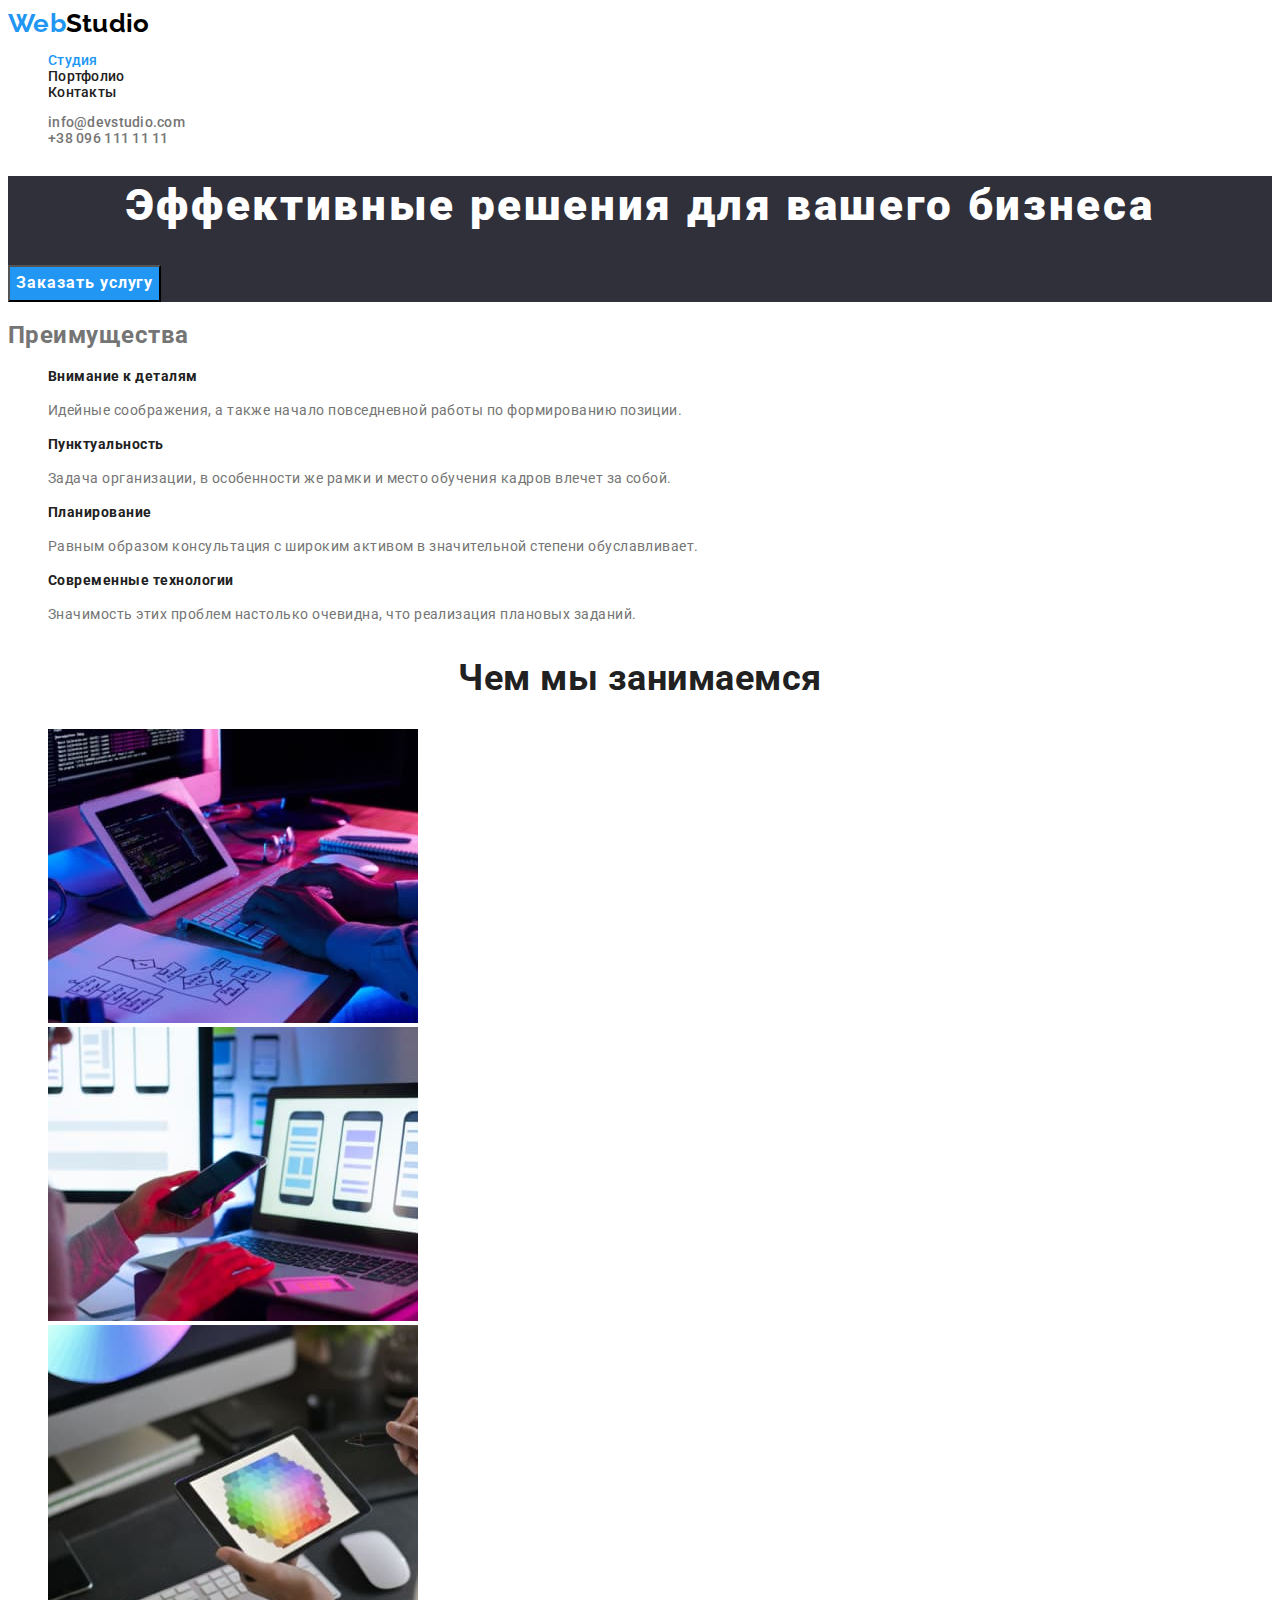
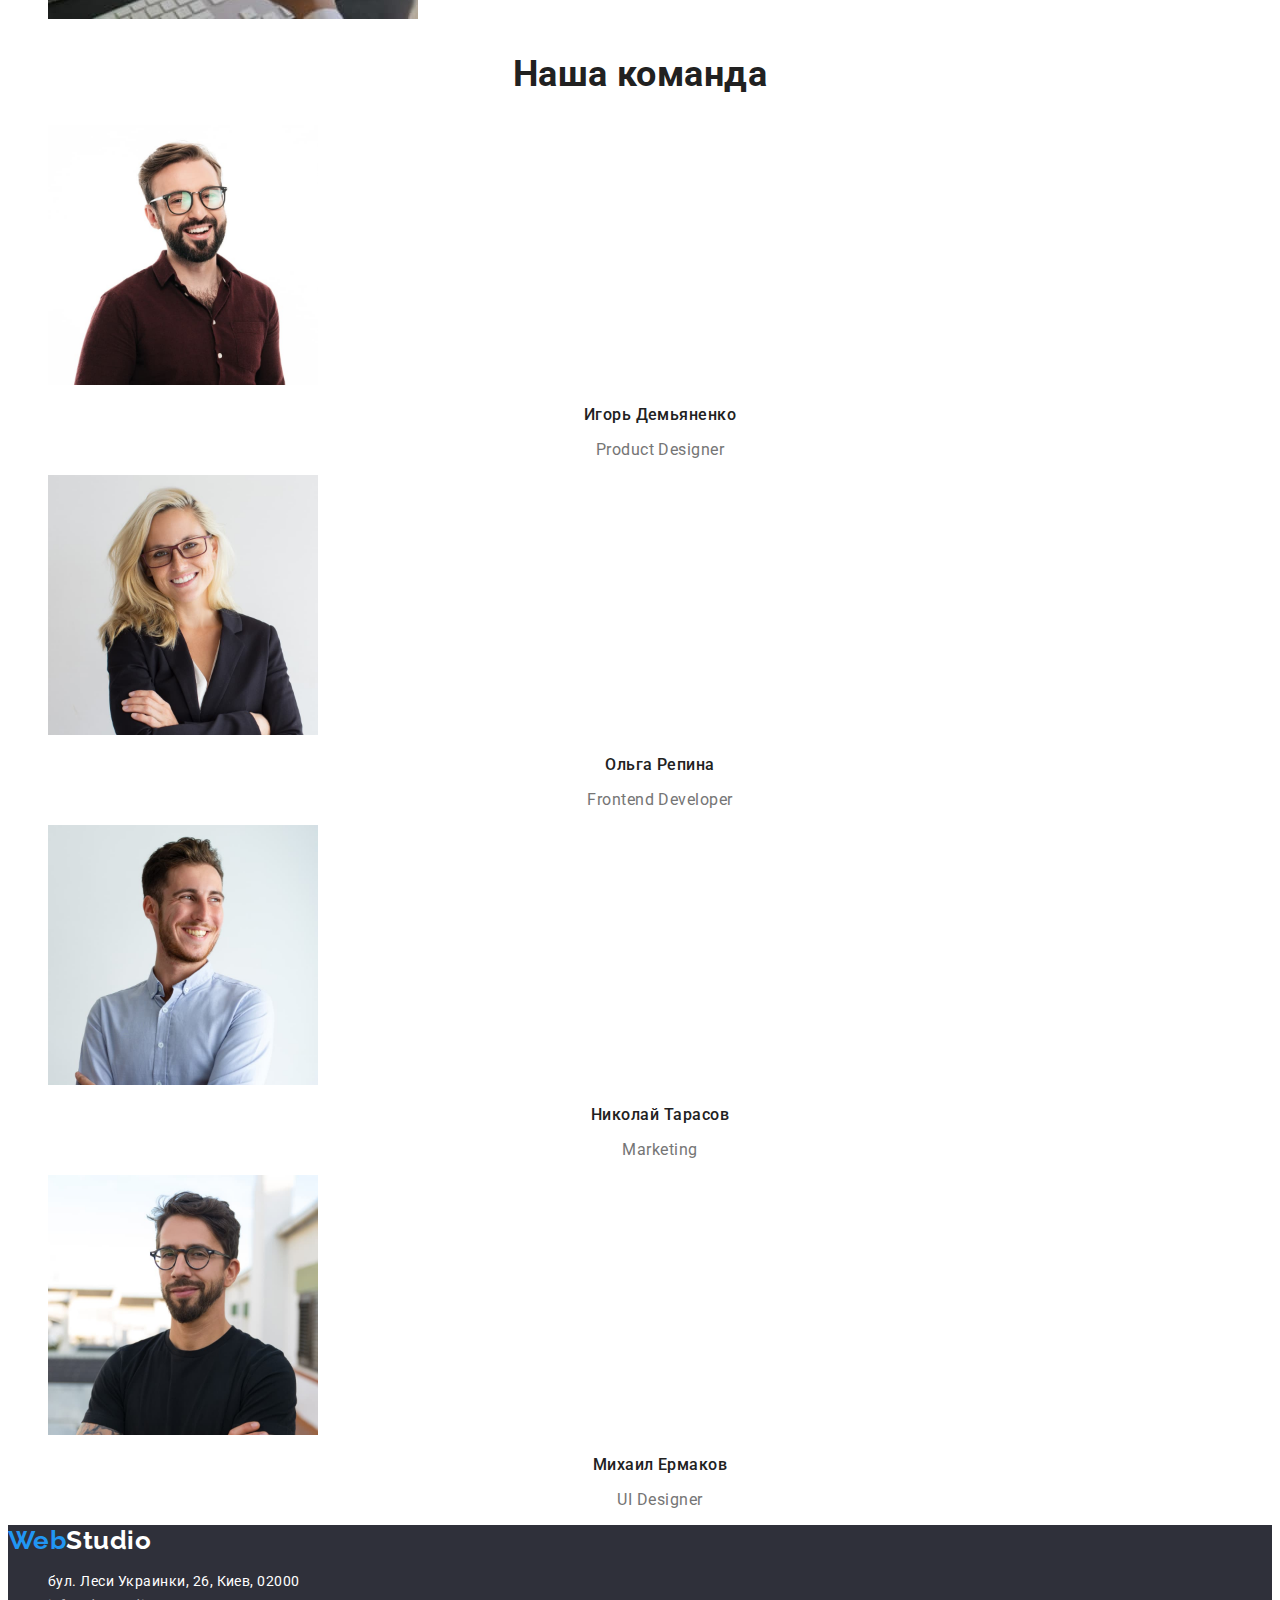
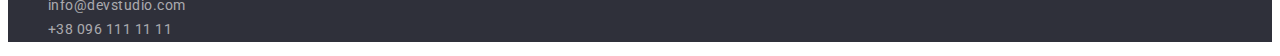
==== index.html @ 1d760dae "add box-sizing" ====
<!DOCTYPE html>
<html lang="ru">
<head>
    <meta charset="UTF-8">
    <meta http-equiv="X-UA-Compatible" content="IE=edge">
    <meta name="viewport" content="width=device-width, initial-scale=1.0">
    <title>Document</title>
    <link rel="preconnect" href="https://fonts.googleapis.com">
    <link rel="preconnect" href="https://fonts.gstatic.com" crossorigin>
    <link href="https://fonts.googleapis.com/css2?family=Raleway:wght@700&family=Roboto:wght@400;500;700;900&display=swap"
        rel="stylesheet">
    <link rel="stylesheet" href="./css/styles.css">
</head>
<body>
    <!--Шапка-->
    <header class="page-header">
            <a href="./index.html" lang="en" class="logo-header link"> <span class="logo-web">Web</span>Studio </a> 
        <nav class="page-nav">
            <ul class="site-nav">
                <li><a href="./index.html" class="link current">Студия</a></li>
                <li><a href="./portfolio.html" class="link">Портфолио</a></li>
                <li><a href="" class="link">Контакты</a></li>
            </ul>
        </nav>
        <ul class="contacts-nav">
            <li>
                <a href="mailto:info@devstudio.com" class="link">info@devstudio.com</a>
            </li>
            <li>
                <a href="tel:+380961111111" class="link">+38 096 111 11 11</a>
            </li>
        </ul>
    </header>
    <main>
        <!--герой--> 
        <section class="hero">
            <h1 class="hero-title">Эффективные решения для вашего бизнеса</h1>
            <button type="button" class="button main">Заказать услугу</button>
        </section>
        <!--Преимущества-->
        <section class="section">
            <h2 class="features-title">Преимущества</h2>
            <ul class="features-list">
                <li>
                    <h3 class="title">Внимание к деталям</h3>
                    <p class="text">Идейные соображения, а также начало повседневной работы по формированию позиции.</p>
                </li>
                <li>
                    <h3 class="title">Пунктуальность</h3>
                    <p class="text">Задача организации, в особенности же рамки и место обучения кадров влечет за собой.</p>
                </li>
                <li>
                    <h3 class="title">Планирование</h3>
                    <p class="text">Равным образом консультация с широким активом в значительной степени обуславливает.</p>
                </li>
                <li>
                    <h3 class="title">Современные технологии</h3>
                    <p class="text">Значимость этих проблем настолько очевидна, что реализация плановых заданий.</p>
                </li>
            </ul>
        </section>
        <!--Чем мы занимаемся-->
        <section class="section">
            <h2 class="section-title">Чем мы занимаемся</h2>
            <ul class="job-list">
                <li>
                    <img src="./images/box1.jpg " alt="человек набирает код на комютере" width="370"> 
                </li>
                <li>
                    <img src="./images/box2.jpg" alt="подбор макета для мобильного" width="370">
                </li>
                <li>
                    <img src="./images/box3.jpg" alt="градиенты цвета на планшете" width="370">
                </li>
            </ul>
        </section>
        <!--Наша команда-->
        <section class="section">
            <h2 class="section-title">Наша команда</h2>
            <ul class="team-list">
                <li>
                    <img src="./images/img1.jpg" alt="фото Игорь Демьяненко" width="270">
                    <h3 class="title">Игорь Демьяненко</h3>
                    <p lang="en" class="text">Product Designer</p>
                </li>
                <li>
                    <img src="./images/img2.jpg" alt="фото Ольга Репина" width="270">
                    <h3 class="title">Ольга Репина</h3>
                    <p lang="en" class="text">Frontend Developer</p>
                </li>
                <li>
                    <img src="./images/img3.jpg" alt="фото Николай Тарасов" width="270">
                    <h3 class="title">Николай Тарасов</h3>
                    <p lang="en" class="text"> Marketing</p>
                </li>
                <li>
                    <img src="./images/img4.jpg" alt="фото Михаил Ермаков" width="270">
                    <h3 class="title">Михаил Ермаков</h3>
                    <p lang="en" class="text">UI Designer</p>
                </li>
            </ul>
        </section>
    </main>
    <!--Футер-->
    <footer class="page-footer">
        <address class="address-footer">
            <a href="./index.html" lang="en" class="logo-footer link"> <span class="logo-web">Web</span>Studio </a>
            <ul class="footer-list">
                <li><a href="https://www.google.com/maps/place/%D0%B1%D1%83%D0%BB.+%D0%9B%D0%B5%D1%81%D0%B8+%D0%A3%D0%BA%D1%80%D0%B0%D0%B8%D0%BD%D0%BA%D0%B8,+26,+%D0%9A%D0%B8%D0%B5%D0%B2,+02000/@50.4265807,30.5361971,17z/data=!3m1!4b1!4m5!3m4!1s0x40d4cf0e033ecbe9:0x57a4dffefec77da0!8m2!3d50.4265807!4d30.5383858" class="addres-footer link">бул. Леси Украинки, 26, Киев, 02000</a>
                </li>
                <li><a href="mailto:info@devstudio.com" class="contacts-footer link">info@devstudio.com</a>
                </li>
                <li><a href="tel:+380961111111" class="contacts-footer link">+38 096 111 11 11</a>
                </li>
            </ul>
        </address>
    </footer>
</body>
</html>
---- css/styles.css ----
:root {
  --main-text-color: #757575;
  --accent-color: #2196f3;
  --title-text-color: #212121;
  --footer-hero-background-color: #2f303a;
  --primery-background-color: #ffffff;
  --secondary-background-color: #f5f4fa;
}

html {
  box-sizing: border-box;
}
*,
*::before,
*::after {
  box-sizing: inherit;
}
body {
  font-family: "Roboto", sans-serif;
  color: var(--main-text-color);
  background-color: var(--primery-background-color);
  letter-spacing: 0.03em;
}
ul {
  list-style: none;
}
.link {
  text-decoration: none;
  font-style: normal;
  color: var(--main-text-color);
}
button {
  font-family: inherit;
}

/* Логотип */
.logo-header {
  color: #000000;
  font-family: "Raleway", sans-serif;
  font-size: 26px;
  font-weight: 700;
  line-height: 1.19;
}
.logo-web {
  color: var(--accent-color);
}
/* шапка навигация */
.page-header {
  font-size: 14px;
  font-weight: 500;
  letter-spacing: 0.02em;
  line-height: 1.14;
}
.site-nav .link {
  color: var(--title-text-color);
}
.site-nav .link.current {
  color: var(--accent-color);
}
.site-nav .link:hover,
.site-nav .link:focus,
.contacts-nav .link:hover,
.contacts-nav .lonk:focus {
  color: var(--accent-color);
}
/* main */
/* герой */
.hero {
  background: var(--footer-hero-background-color);
}
.hero-title {
  color: var(--primery-background-color);
  font-size: 44px;
  font-weight: 900;
  letter-spacing: 0.06em;
  line-height: 1.36;
  text-align: center;
}
/* секции */
.section-title {
  font-size: 36px;
  font-weight: 700;
  line-height: 1.17;
  color: var(--title-text-color);
  text-align: center;
}
.features-list .title {
  color: var(--title-text-color);
  font-size: 14px;
  font-weight: 700;
  line-height: 1.14;
}
.features-list .text {
  font-size: 14px;
  font-weight: 400;
  line-height: 1.71;
}
.team-list .title {
  color: var(--title-text-color);
  font-size: 16px;
  font-weight: 500;
  line-height: 1.19;
  text-align: center;
}
.team-list .text {
  font-size: 16px;
  font-weight: 400;
  line-height: 1.19;
  text-align: center;
}
/* футер */
.page-footer {
  background-color: var(--footer-hero-background-color);
}
.logo-footer {
  color: var(--primery-background-color);
  font-family: "Raleway", sans-serif;
  font-size: 26px;
  font-weight: 700;
  line-height: 1.19;
}
.footer-list {
  font-size: 14px;
  font-weight: 400;
  line-height: 1.71;
}
.addres-footer {
  color: var(--primery-background-color);
}
.contacts-footer {
  color: rgba(255, 255, 255, 0.6);
}
/* кнопки */
.button {
  color: var(--title-text-color);
  background-color: var(--secondary-background-color);
  font-size: 16px;
  font-weight: 500;
  line-height: 1.63;
  text-align: center;
}

.button:hover {
  color: var(--primery-background-color);
  background-color: var(--accent-color);
  cursor: pointer;
}
.button.main {
  color: var(--primery-background-color);
  background-color: var(--accent-color);
  font-weight: 700;
  letter-spacing: 0.06em;
  line-height: 1.88;
}
.button.main:hover {
  background-color: #188ce8;
}

/* портфолио */

.examples-list .title {
  color: var(--title-text-color);
  font-size: 18px;
  font-weight: 700;
  letter-spacing: 0.06em;
  line-height: 2;
}
.examples-list text {
  font-size: 16px;
  font-weight: 400;
  line-height: 1.88;
}

/*цвет основного тексат #212121
цвет мелкого текста #757575
цвет ссылки rgba(255, 255, 255, 0.6)
цвет наведения #2196F3 */
/* цвет фона #FFFFFF 
цвет вспомогательного фона #F5F4FA
Цвет решения для вашего бизнеса  и футера #2F303A
цвет шапки #FFFFFF*/
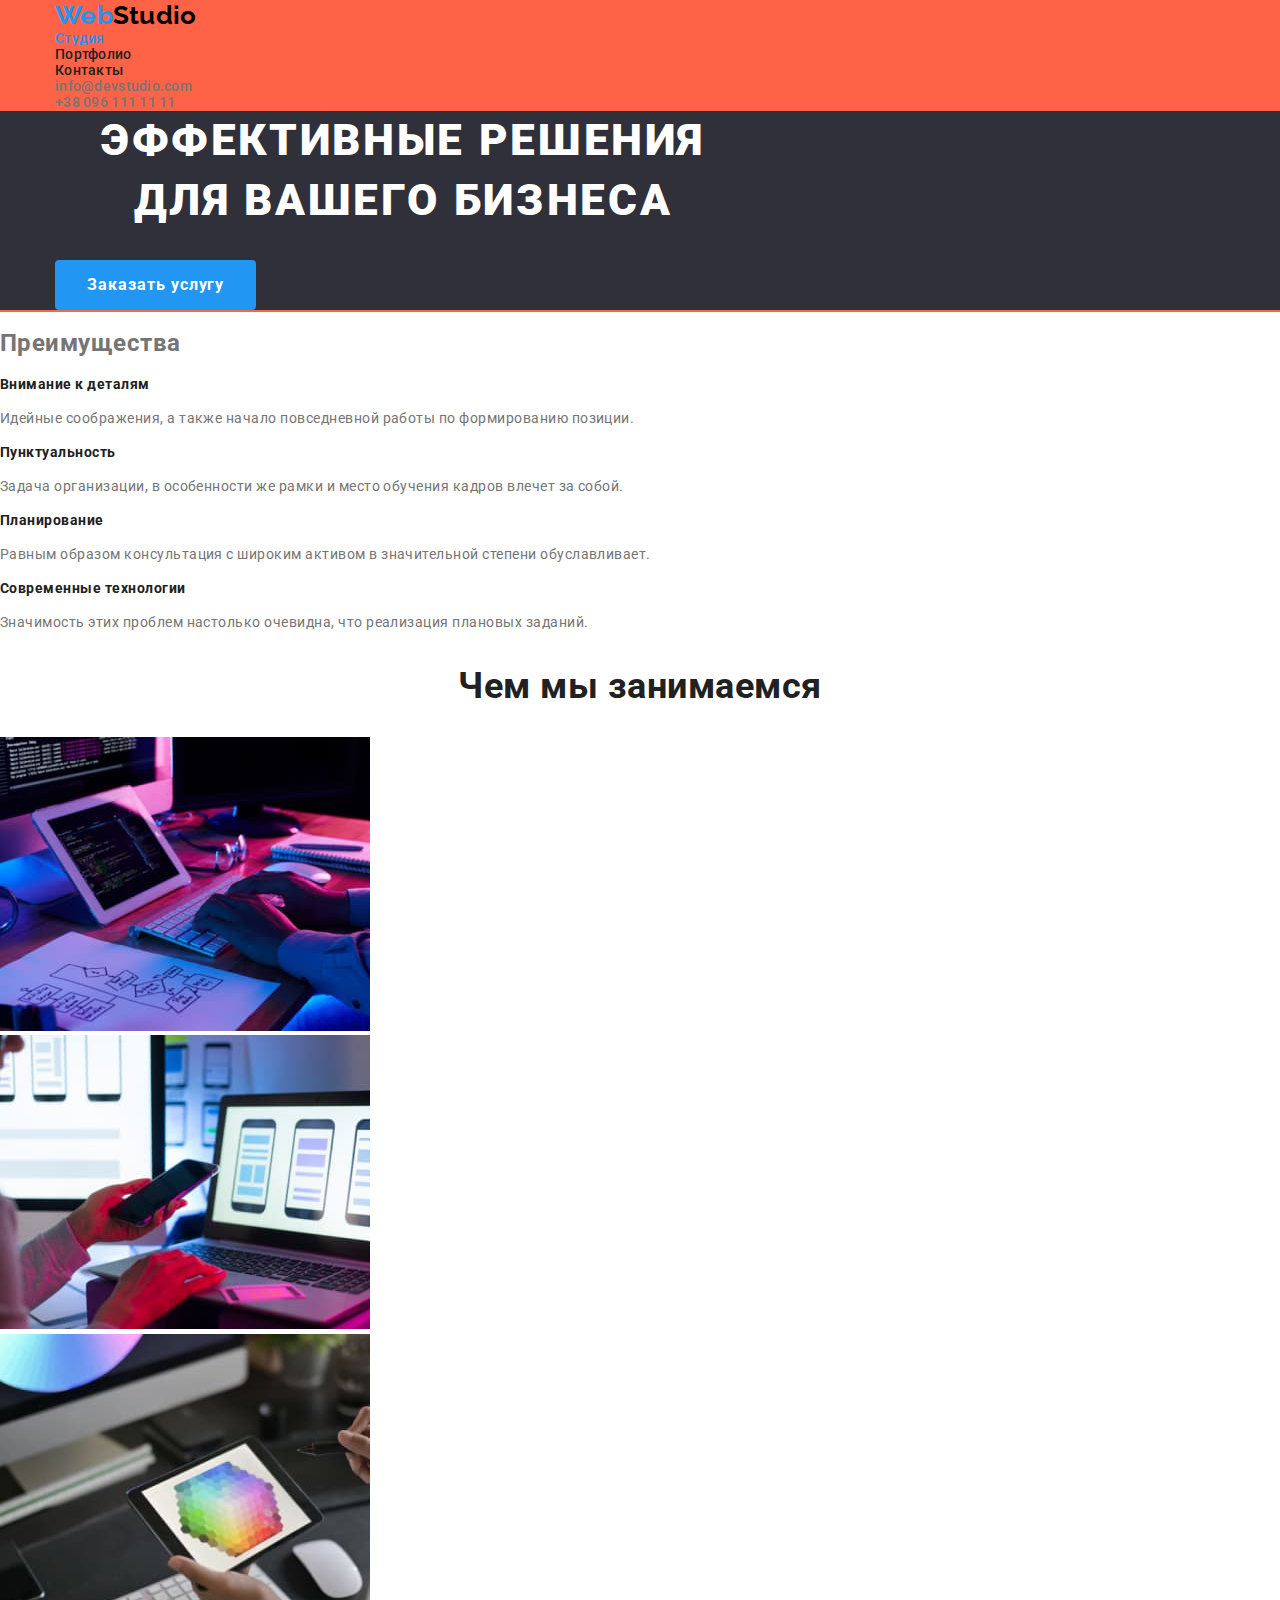
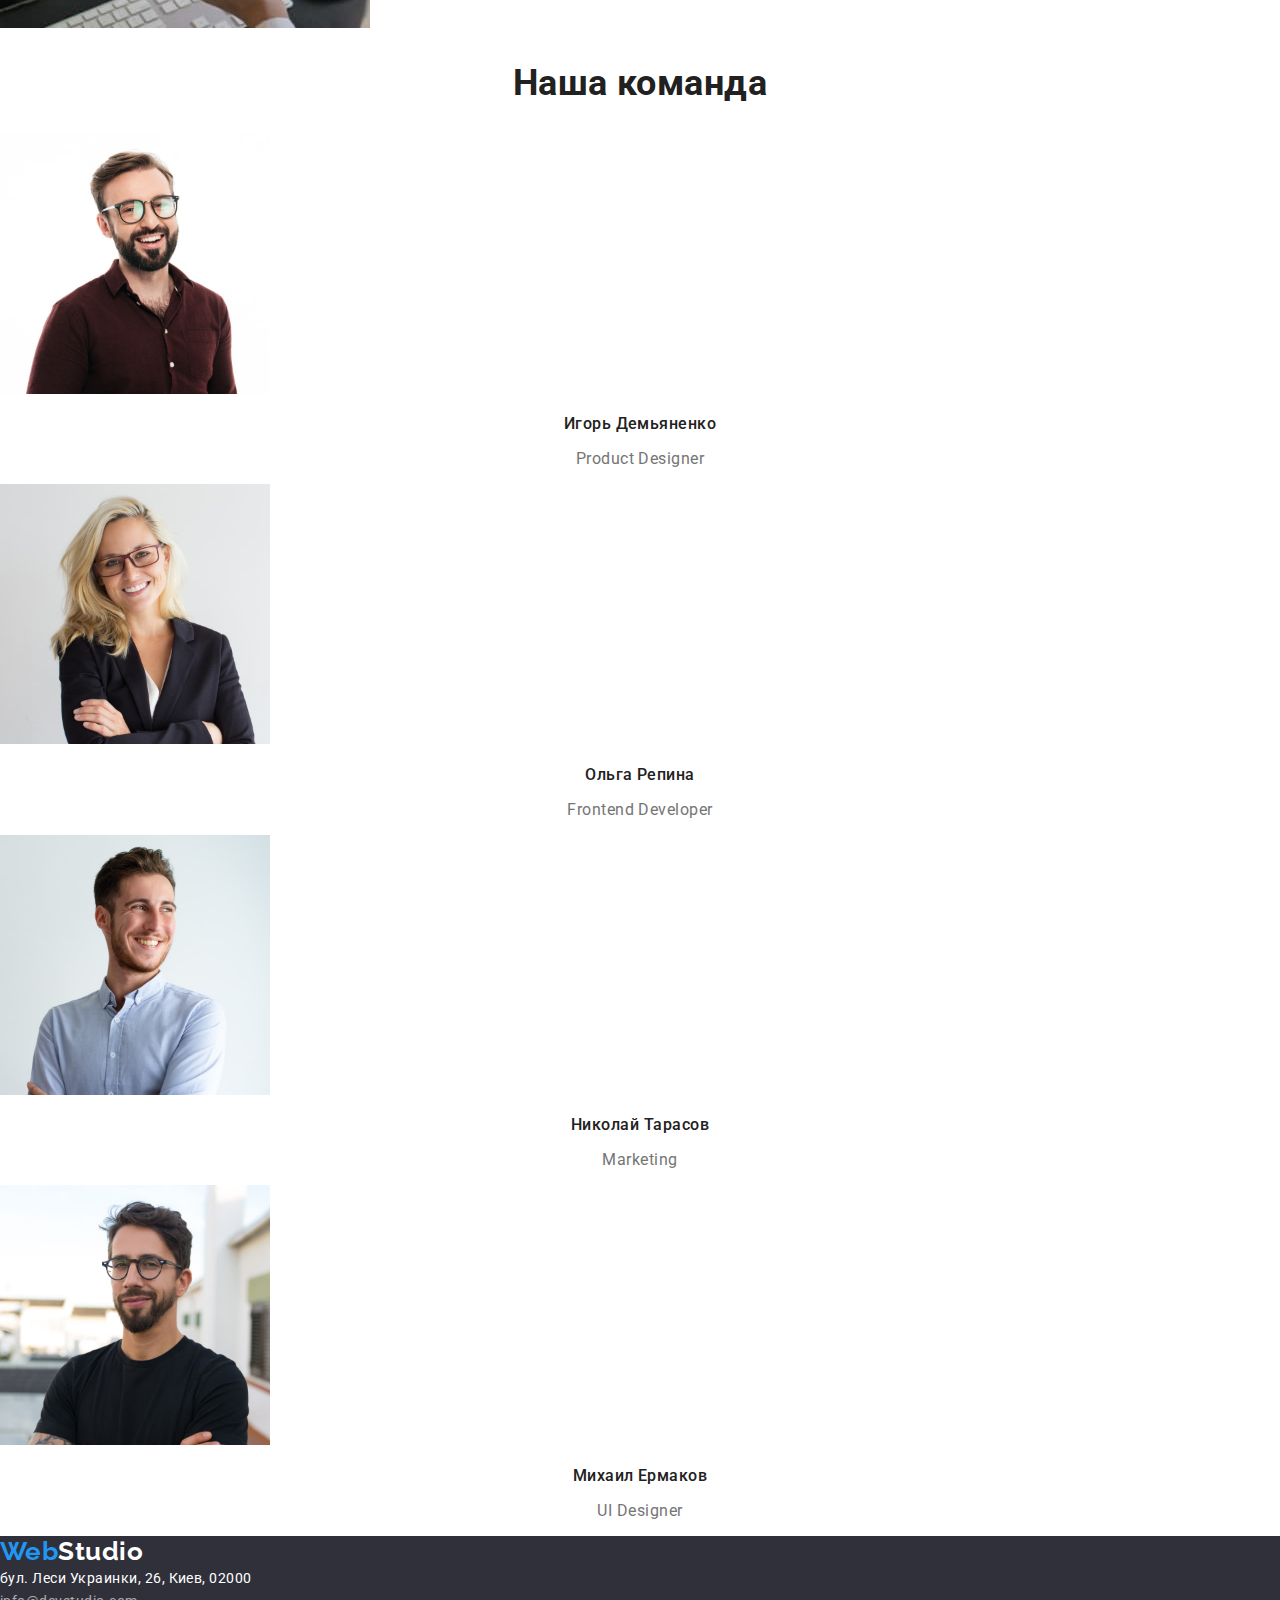
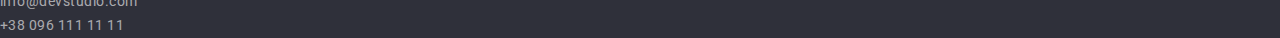
==== commit 997ce175: "container+normalaize" ====
--- a/index.html
+++ b/index.html
@@ -9,111 +9,118 @@
     <link rel="preconnect" href="https://fonts.gstatic.com" crossorigin>
     <link href="https://fonts.googleapis.com/css2?family=Raleway:wght@700&family=Roboto:wght@400;500;700;900&display=swap"
         rel="stylesheet">
+    <link rel="stylesheet" href="https://cdnjs.cloudflare.com/ajax/libs/modern-normalize/1.1.0/modern-normalize.min.css">
     <link rel="stylesheet" href="./css/styles.css">
 </head>
 <body>
-    <!--Шапка-->
-    <header class="page-header">
-            <a href="./index.html" lang="en" class="logo-header link"> <span class="logo-web">Web</span>Studio </a> 
-        <nav class="page-nav">
-            <ul class="site-nav">
-                <li><a href="./index.html" class="link current">Студия</a></li>
-                <li><a href="./portfolio.html" class="link">Портфолио</a></li>
-                <li><a href="" class="link">Контакты</a></li>
-            </ul>
-        </nav>
-        <ul class="contacts-nav">
-            <li>
-                <a href="mailto:info@devstudio.com" class="link">info@devstudio.com</a>
-            </li>
-            <li>
-                <a href="tel:+380961111111" class="link">+38 096 111 11 11</a>
-            </li>
-        </ul>
-    </header>
-    <main>
-        <!--герой--> 
-        <section class="hero">
-            <h1 class="hero-title">Эффективные решения для вашего бизнеса</h1>
-            <button type="button" class="button main">Заказать услугу</button>
-        </section>
-        <!--Преимущества-->
-        <section class="section">
-            <h2 class="features-title">Преимущества</h2>
-            <ul class="features-list">
-                <li>
-                    <h3 class="title">Внимание к деталям</h3>
-                    <p class="text">Идейные соображения, а также начало повседневной работы по формированию позиции.</p>
-                </li>
-                <li>
-                    <h3 class="title">Пунктуальность</h3>
-                    <p class="text">Задача организации, в особенности же рамки и место обучения кадров влечет за собой.</p>
-                </li>
-                <li>
-                    <h3 class="title">Планирование</h3>
-                    <p class="text">Равным образом консультация с широким активом в значительной степени обуславливает.</p>
-                </li>
-                <li>
-                    <h3 class="title">Современные технологии</h3>
-                    <p class="text">Значимость этих проблем настолько очевидна, что реализация плановых заданий.</p>
-                </li>
-            </ul>
-        </section>
-        <!--Чем мы занимаемся-->
-        <section class="section">
-            <h2 class="section-title">Чем мы занимаемся</h2>
-            <ul class="job-list">
-                <li>
-                    <img src="./images/box1.jpg " alt="человек набирает код на комютере" width="370"> 
-                </li>
-                <li>
-                    <img src="./images/box2.jpg" alt="подбор макета для мобильного" width="370">
-                </li>
-                <li>
-                    <img src="./images/box3.jpg" alt="градиенты цвета на планшете" width="370">
-                </li>
-            </ul>
-        </section>
-        <!--Наша команда-->
-        <section class="section">
-            <h2 class="section-title">Наша команда</h2>
-            <ul class="team-list">
-                <li>
-                    <img src="./images/img1.jpg" alt="фото Игорь Демьяненко" width="270">
-                    <h3 class="title">Игорь Демьяненко</h3>
-                    <p lang="en" class="text">Product Designer</p>
-                </li>
-                <li>
-                    <img src="./images/img2.jpg" alt="фото Ольга Репина" width="270">
-                    <h3 class="title">Ольга Репина</h3>
-                    <p lang="en" class="text">Frontend Developer</p>
-                </li>
-                <li>
-                    <img src="./images/img3.jpg" alt="фото Николай Тарасов" width="270">
-                    <h3 class="title">Николай Тарасов</h3>
-                    <p lang="en" class="text"> Marketing</p>
-                </li>
-                <li>
-                    <img src="./images/img4.jpg" alt="фото Михаил Ермаков" width="270">
-                    <h3 class="title">Михаил Ермаков</h3>
-                    <p lang="en" class="text">UI Designer</p>
-                </li>
-            </ul>
-        </section>
-    </main>
-    <!--Футер-->
-    <footer class="page-footer">
-        <address class="address-footer">
-            <a href="./index.html" lang="en" class="logo-footer link"> <span class="logo-web">Web</span>Studio </a>
-            <ul class="footer-list">
-                <li><a href="https://www.google.com/maps/place/%D0%B1%D1%83%D0%BB.+%D0%9B%D0%B5%D1%81%D0%B8+%D0%A3%D0%BA%D1%80%D0%B0%D0%B8%D0%BD%D0%BA%D0%B8,+26,+%D0%9A%D0%B8%D0%B5%D0%B2,+02000/@50.4265807,30.5361971,17z/data=!3m1!4b1!4m5!3m4!1s0x40d4cf0e033ecbe9:0x57a4dffefec77da0!8m2!3d50.4265807!4d30.5383858" class="addres-footer link">бул. Леси Украинки, 26, Киев, 02000</a>
-                </li>
-                <li><a href="mailto:info@devstudio.com" class="contacts-footer link">info@devstudio.com</a>
-                </li>
-                <li><a href="tel:+380961111111" class="contacts-footer link">+38 096 111 11 11</a>
-                </li>
-            </ul>
-        </address>
-    </footer>
+    
+        <!--Шапка-->
+        <header class="page-header">
+            <div class="container">
+                <a href="./index.html" lang="en" class="logo-header link"> <span class="logo-web">Web</span>Studio </a>
+                <nav class="page-nav">
+                    <ul class="site-nav">
+                        <li><a href="./index.html" class="link current">Студия</a></li>
+                        <li><a href="./portfolio.html" class="link">Портфолио</a></li>
+                        <li><a href="" class="link">Контакты</a></li>
+                    </ul>
+                </nav>
+                <ul class="contacts-nav">
+                    <li>
+                        <a href="mailto:info@devstudio.com" class="link">info@devstudio.com</a>
+                    </li>
+                    <li>
+                        <a href="tel:+380961111111" class="link">+38 096 111 11 11</a>
+                    </li>
+                </ul>
+            </div>  
+        </header>
+        <main>
+            <!--герой--> 
+            <section class="hero">
+                <div class="container">
+                <h1 class="hero-title">Эффективные решения для вашего бизнеса</h1>
+                <button type="button" class="button main">Заказать услугу</button>
+                </div>
+            </section>
+            <!--Преимущества-->
+            <section class="section">
+                <h2 class="features-title">Преимущества</h2>
+                <ul class="features-list">
+                    <li>
+                        <h3 class="title">Внимание к деталям</h3>
+                        <p class="text">Идейные соображения, а также начало повседневной работы по формированию позиции.</p>
+                    </li>
+                    <li>
+                        <h3 class="title">Пунктуальность</h3>
+                        <p class="text">Задача организации, в особенности же рамки и место обучения кадров влечет за собой.</p>
+                    </li>
+                    <li>
+                        <h3 class="title">Планирование</h3>
+                        <p class="text">Равным образом консультация с широким активом в значительной степени обуславливает.</p>
+                    </li>
+                    <li>
+                        <h3 class="title">Современные технологии</h3>
+                        <p class="text">Значимость этих проблем настолько очевидна, что реализация плановых заданий.</p>
+                    </li>
+                </ul>
+            </section>
+            <!--Чем мы занимаемся-->
+            <section class="section">
+                <h2 class="section-title">Чем мы занимаемся</h2>
+                <ul class="job-list">
+                    <li>
+                        <img src="./images/box1.jpg " alt="человек набирает код на комютере" width="370"> 
+                    </li>
+                    <li>
+                        <img src="./images/box2.jpg" alt="подбор макета для мобильного" width="370">
+                    </li>
+                    <li>
+                        <img src="./images/box3.jpg" alt="градиенты цвета на планшете" width="370">
+                    </li>
+                </ul>
+            </section>
+            <!--Наша команда-->
+            <section class="section">
+                <h2 class="section-title">Наша команда</h2>
+                <ul class="team-list">
+                    <li>
+                        <img src="./images/img1.jpg" alt="фото Игорь Демьяненко" width="270">
+                        <h3 class="title">Игорь Демьяненко</h3>
+                        <p lang="en" class="text">Product Designer</p>
+                    </li>
+                    <li>
+                        <img src="./images/img2.jpg" alt="фото Ольга Репина" width="270">
+                        <h3 class="title">Ольга Репина</h3>
+                        <p lang="en" class="text">Frontend Developer</p>
+                    </li>
+                    <li>
+                        <img src="./images/img3.jpg" alt="фото Николай Тарасов" width="270">
+                        <h3 class="title">Николай Тарасов</h3>
+                        <p lang="en" class="text"> Marketing</p>
+                    </li>
+                    <li>
+                        <img src="./images/img4.jpg" alt="фото Михаил Ермаков" width="270">
+                        <h3 class="title">Михаил Ермаков</h3>
+                        <p lang="en" class="text">UI Designer</p>
+                    </li>
+                </ul>
+            </section>
+        </main>
+        <!--Футер-->
+        <footer class="page-footer">
+            <address class="address-footer">
+                <a href="./index.html" lang="en" class="logo-footer link"> <span class="logo-web">Web</span>Studio </a>
+                <ul class="footer-list">
+                    <li><a href="https://www.google.com/maps/place/%D0%B1%D1%83%D0%BB.+%D0%9B%D0%B5%D1%81%D0%B8+%D0%A3%D0%BA%D1%80%D0%B0%D0%B8%D0%BD%D0%BA%D0%B8,+26,+%D0%9A%D0%B8%D0%B5%D0%B2,+02000/@50.4265807,30.5361971,17z/data=!3m1!4b1!4m5!3m4!1s0x40d4cf0e033ecbe9:0x57a4dffefec77da0!8m2!3d50.4265807!4d30.5383858" class="addres-footer link">бул. Леси Украинки, 26, Киев, 02000</a>
+                    </li>
+                    <li><a href="mailto:info@devstudio.com" class="contacts-footer link">info@devstudio.com</a>
+                    </li>
+                    <li><a href="tel:+380961111111" class="contacts-footer link">+38 096 111 11 11</a>
+                    </li>
+                </ul>
+            </address>
+        </footer>
+
 </body>
 </html>--- a/css/styles.css
+++ b/css/styles.css
@@ -10,11 +10,7 @@
 html {
   box-sizing: border-box;
 }
-*,
-*::before,
-*::after {
-  box-sizing: inherit;
-}
+
 body {
   font-family: "Roboto", sans-serif;
   color: var(--main-text-color);
@@ -23,6 +19,8 @@
 }
 ul {
   list-style: none;
+  padding: 0;
+  margin: 0;
 }
 .link {
   text-decoration: none;
@@ -33,6 +31,12 @@
   font-family: inherit;
 }
 
+.container {
+  width: 1200px;
+  padding-left: 15px;
+  padding-right: 15px;
+  margin: 0 auto;
+}
 /* Логотип */
 .logo-header {
   color: #000000;
@@ -50,6 +54,7 @@
   font-weight: 500;
   letter-spacing: 0.02em;
   line-height: 1.14;
+  background-color: tomato;
 }
 .site-nav .link {
   color: var(--title-text-color);
@@ -67,14 +72,19 @@
 /* герой */
 .hero {
   background: var(--footer-hero-background-color);
+  outline: 2px solid tomato;
 }
 .hero-title {
   color: var(--primery-background-color);
   font-size: 44px;
   font-weight: 900;
+  text-transform: uppercase;
   letter-spacing: 0.06em;
   line-height: 1.36;
   text-align: center;
+  margin-top: 0;
+  margin-bottom: 30;
+  width: 696px;
 }
 /* секции */
 .section-title {
@@ -138,6 +148,9 @@
   font-weight: 500;
   line-height: 1.63;
   text-align: center;
+  border-radius: 4px;
+  padding: 6px 22px;
+  border: none;
 }
 
 .button:hover {
@@ -151,6 +164,9 @@
   font-weight: 700;
   letter-spacing: 0.06em;
   line-height: 1.88;
+  padding: 10px 32px;
+  min-height: 50px;
+  min-width: 200;
 }
 .button.main:hover {
   background-color: #188ce8;
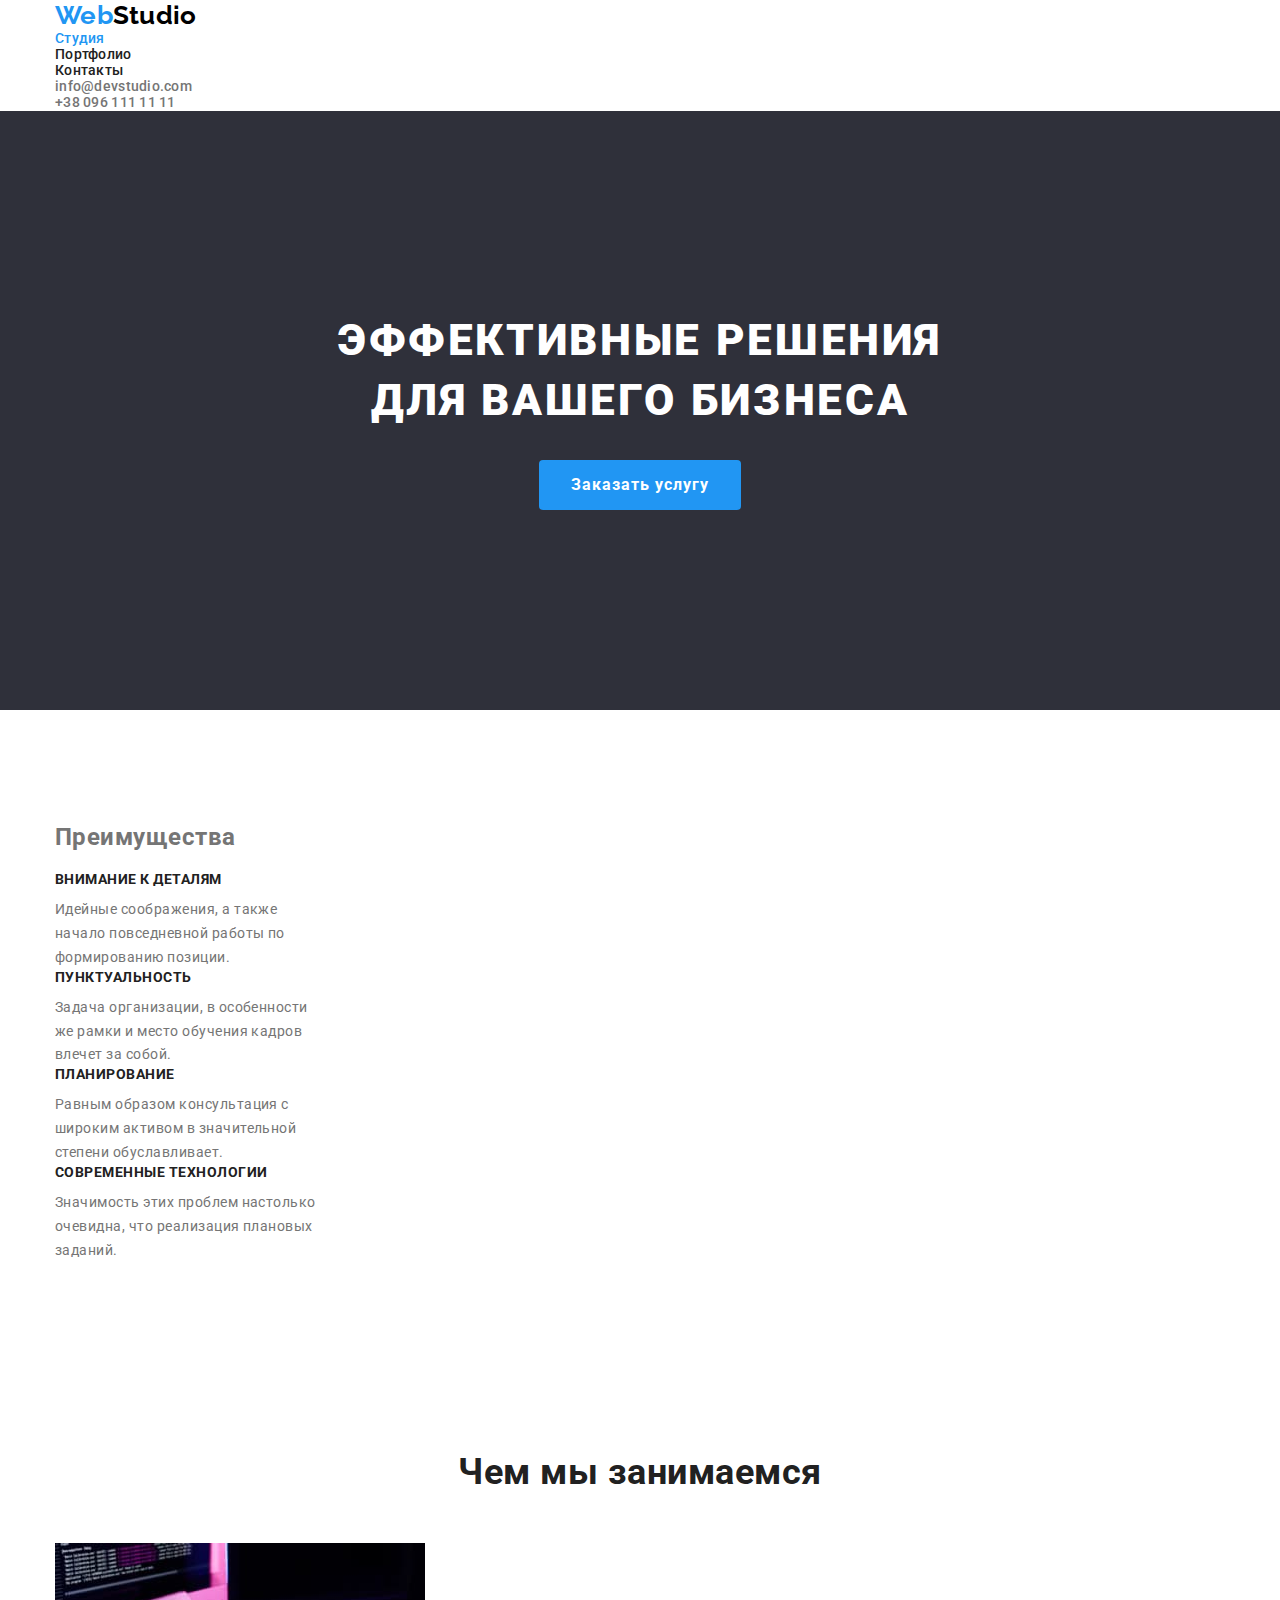
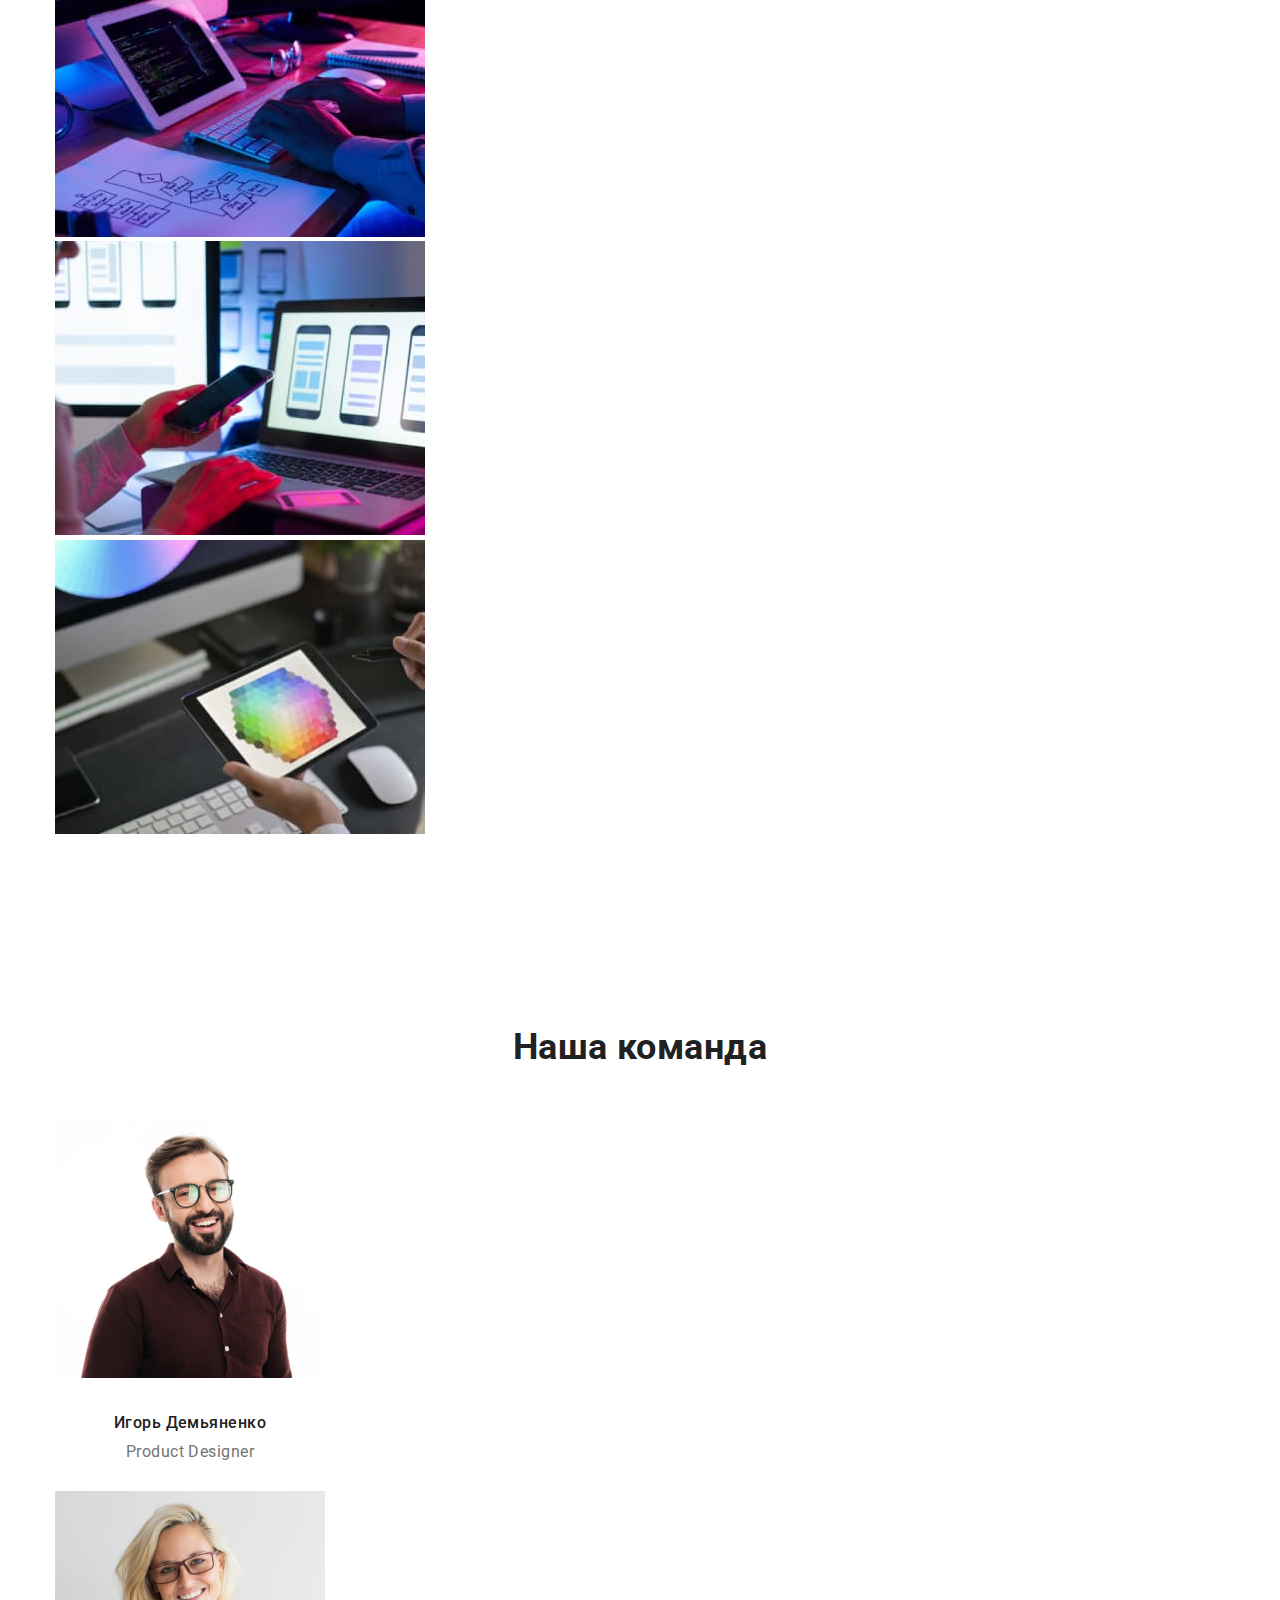
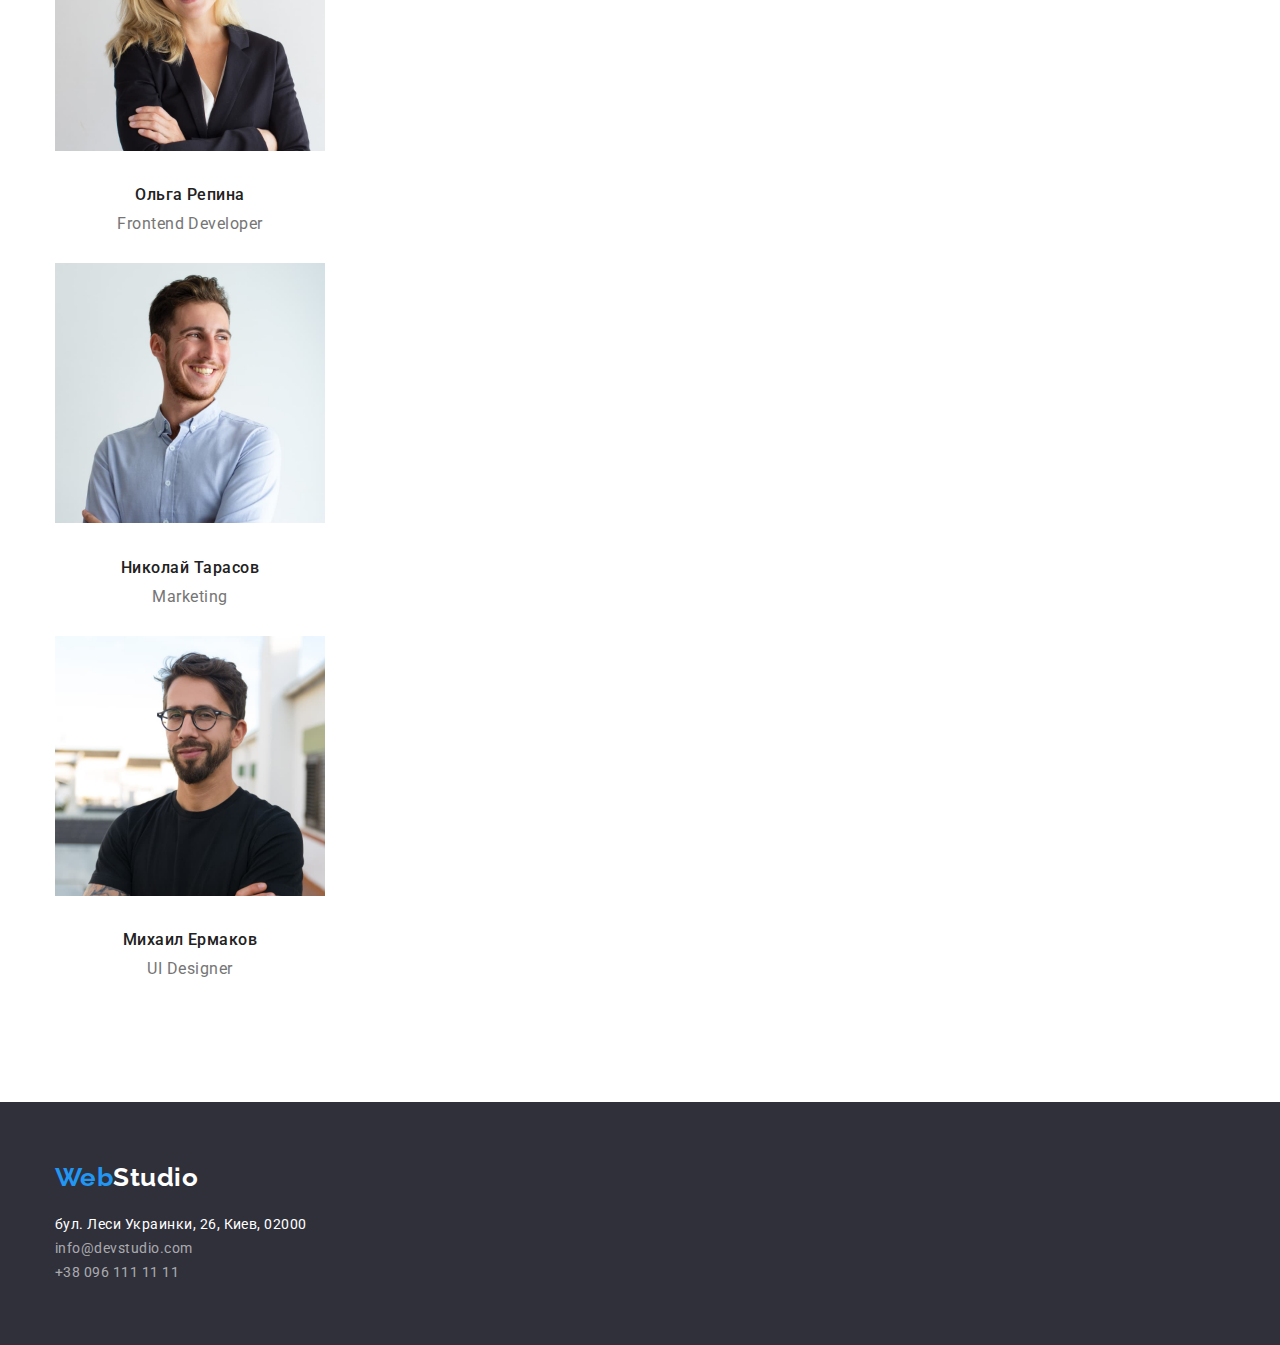
==== commit d6c83a43: "разметил контейнеры" ====
--- a/index.html
+++ b/index.html
@@ -45,28 +45,31 @@
             </section>
             <!--Преимущества-->
             <section class="section">
+                <div class="container">
                 <h2 class="features-title">Преимущества</h2>
                 <ul class="features-list">
-                    <li>
+                    <li class="features-container">
                         <h3 class="title">Внимание к деталям</h3>
                         <p class="text">Идейные соображения, а также начало повседневной работы по формированию позиции.</p>
                     </li>
-                    <li>
+                    <li class="features-container">
                         <h3 class="title">Пунктуальность</h3>
                         <p class="text">Задача организации, в особенности же рамки и место обучения кадров влечет за собой.</p>
                     </li>
-                    <li>
+                    <li class="features-container">
                         <h3 class="title">Планирование</h3>
                         <p class="text">Равным образом консультация с широким активом в значительной степени обуславливает.</p>
                     </li>
-                    <li>
+                    <li class="features-container">
                         <h3 class="title">Современные технологии</h3>
                         <p class="text">Значимость этих проблем настолько очевидна, что реализация плановых заданий.</p>
                     </li>
                 </ul>
+                </div>
             </section>
             <!--Чем мы занимаемся-->
             <section class="section">
+                <div class="container">
                 <h2 class="section-title">Чем мы занимаемся</h2>
                 <ul class="job-list">
                     <li>
@@ -79,36 +82,40 @@
                         <img src="./images/box3.jpg" alt="градиенты цвета на планшете" width="370">
                     </li>
                 </ul>
+                </div>
             </section>
             <!--Наша команда-->
             <section class="section">
+                <div class="container">
                 <h2 class="section-title">Наша команда</h2>
                 <ul class="team-list">
-                    <li>
+                    <li class="team-container">
                         <img src="./images/img1.jpg" alt="фото Игорь Демьяненко" width="270">
                         <h3 class="title">Игорь Демьяненко</h3>
                         <p lang="en" class="text">Product Designer</p>
                     </li>
-                    <li>
+                    <li class="team-container">
                         <img src="./images/img2.jpg" alt="фото Ольга Репина" width="270">
                         <h3 class="title">Ольга Репина</h3>
                         <p lang="en" class="text">Frontend Developer</p>
                     </li>
-                    <li>
+                    <li class="team-container">
                         <img src="./images/img3.jpg" alt="фото Николай Тарасов" width="270">
                         <h3 class="title">Николай Тарасов</h3>
                         <p lang="en" class="text"> Marketing</p>
                     </li>
-                    <li>
+                    <li class="team-container">
                         <img src="./images/img4.jpg" alt="фото Михаил Ермаков" width="270">
                         <h3 class="title">Михаил Ермаков</h3>
                         <p lang="en" class="text">UI Designer</p>
                     </li>
                 </ul>
+                </div>
             </section>
         </main>
         <!--Футер-->
         <footer class="page-footer">
+            <div class="container">
             <address class="address-footer">
                 <a href="./index.html" lang="en" class="logo-footer link"> <span class="logo-web">Web</span>Studio </a>
                 <ul class="footer-list">
@@ -120,6 +127,7 @@
                     </li>
                 </ul>
             </address>
+            </div>
         </footer>
 
 </body>
--- a/css/styles.css
+++ b/css/styles.css
@@ -22,6 +22,11 @@
   padding: 0;
   margin: 0;
 }
+
+.text {
+  margin-top: 0;
+  margin-bottom: 0;
+}
 .link {
   text-decoration: none;
   font-style: normal;
@@ -29,6 +34,10 @@
 }
 button {
   font-family: inherit;
+}
+.section {
+  padding-top: 94px;
+  padding-bottom: 94px;
 }
 
 .container {
@@ -54,7 +63,6 @@
   font-weight: 500;
   letter-spacing: 0.02em;
   line-height: 1.14;
-  background-color: tomato;
 }
 .site-nav .link {
   color: var(--title-text-color);
@@ -72,7 +80,9 @@
 /* герой */
 .hero {
   background: var(--footer-hero-background-color);
-  outline: 2px solid tomato;
+  text-align: center;
+  padding-top: 200px;
+  padding-bottom: 200px;
 }
 .hero-title {
   color: var(--primery-background-color);
@@ -82,8 +92,10 @@
   letter-spacing: 0.06em;
   line-height: 1.36;
   text-align: center;
-  margin-top: 0;
-  margin-bottom: 30;
+  margin-left: auto;
+  margin-right: auto;
+  margin-bottom: 30px;
+  margin-top: 0;
   width: 696px;
 }
 /* секции */
@@ -93,24 +105,34 @@
   line-height: 1.17;
   color: var(--title-text-color);
   text-align: center;
+  margin-bottom: 50px;
+  margin-top: 0;
 }
 .features-list .title {
   color: var(--title-text-color);
   font-size: 14px;
   font-weight: 700;
   line-height: 1.14;
+  text-transform: uppercase;
+  margin-bottom: 10px;
+  margin-top: 0;
 }
 .features-list .text {
   font-size: 14px;
   font-weight: 400;
   line-height: 1.71;
 }
+.features-container {
+  width: 270px;
+}
 .team-list .title {
   color: var(--title-text-color);
   font-size: 16px;
   font-weight: 500;
   line-height: 1.19;
   text-align: center;
+  margin-top: 30px;
+  margin-bottom: 10px;
 }
 .team-list .text {
   font-size: 16px;
@@ -118,16 +140,26 @@
   line-height: 1.19;
   text-align: center;
 }
+.team-container {
+  width: 270px;
+  padding-bottom: 30px;
+  text-align: center;
+}
+
 /* футер */
 .page-footer {
   background-color: var(--footer-hero-background-color);
+  padding-top: 60px;
+  padding-bottom: 60px;
 }
 .logo-footer {
+  display: inline-block;
   color: var(--primery-background-color);
   font-family: "Raleway", sans-serif;
   font-size: 26px;
   font-weight: 700;
   line-height: 1.19;
+  margin-bottom: 20px;
 }
 .footer-list {
   font-size: 14px;
@@ -166,7 +198,7 @@
   line-height: 1.88;
   padding: 10px 32px;
   min-height: 50px;
-  min-width: 200;
+  min-width: 200px;
 }
 .button.main:hover {
   background-color: #188ce8;
@@ -180,11 +212,20 @@
   font-weight: 700;
   letter-spacing: 0.06em;
   line-height: 2;
+  margin-top: 20px;
+  margin-bottom: 4px;
 }
 .examples-list text {
   font-size: 16px;
   font-weight: 400;
   line-height: 1.88;
+}
+.portofolio-list {
+  margin-bottom: 50px;
+}
+.examples-container {
+  width: 370;
+  padding-bottom: 20px;
 }
 
 /*цвет основного тексат #212121
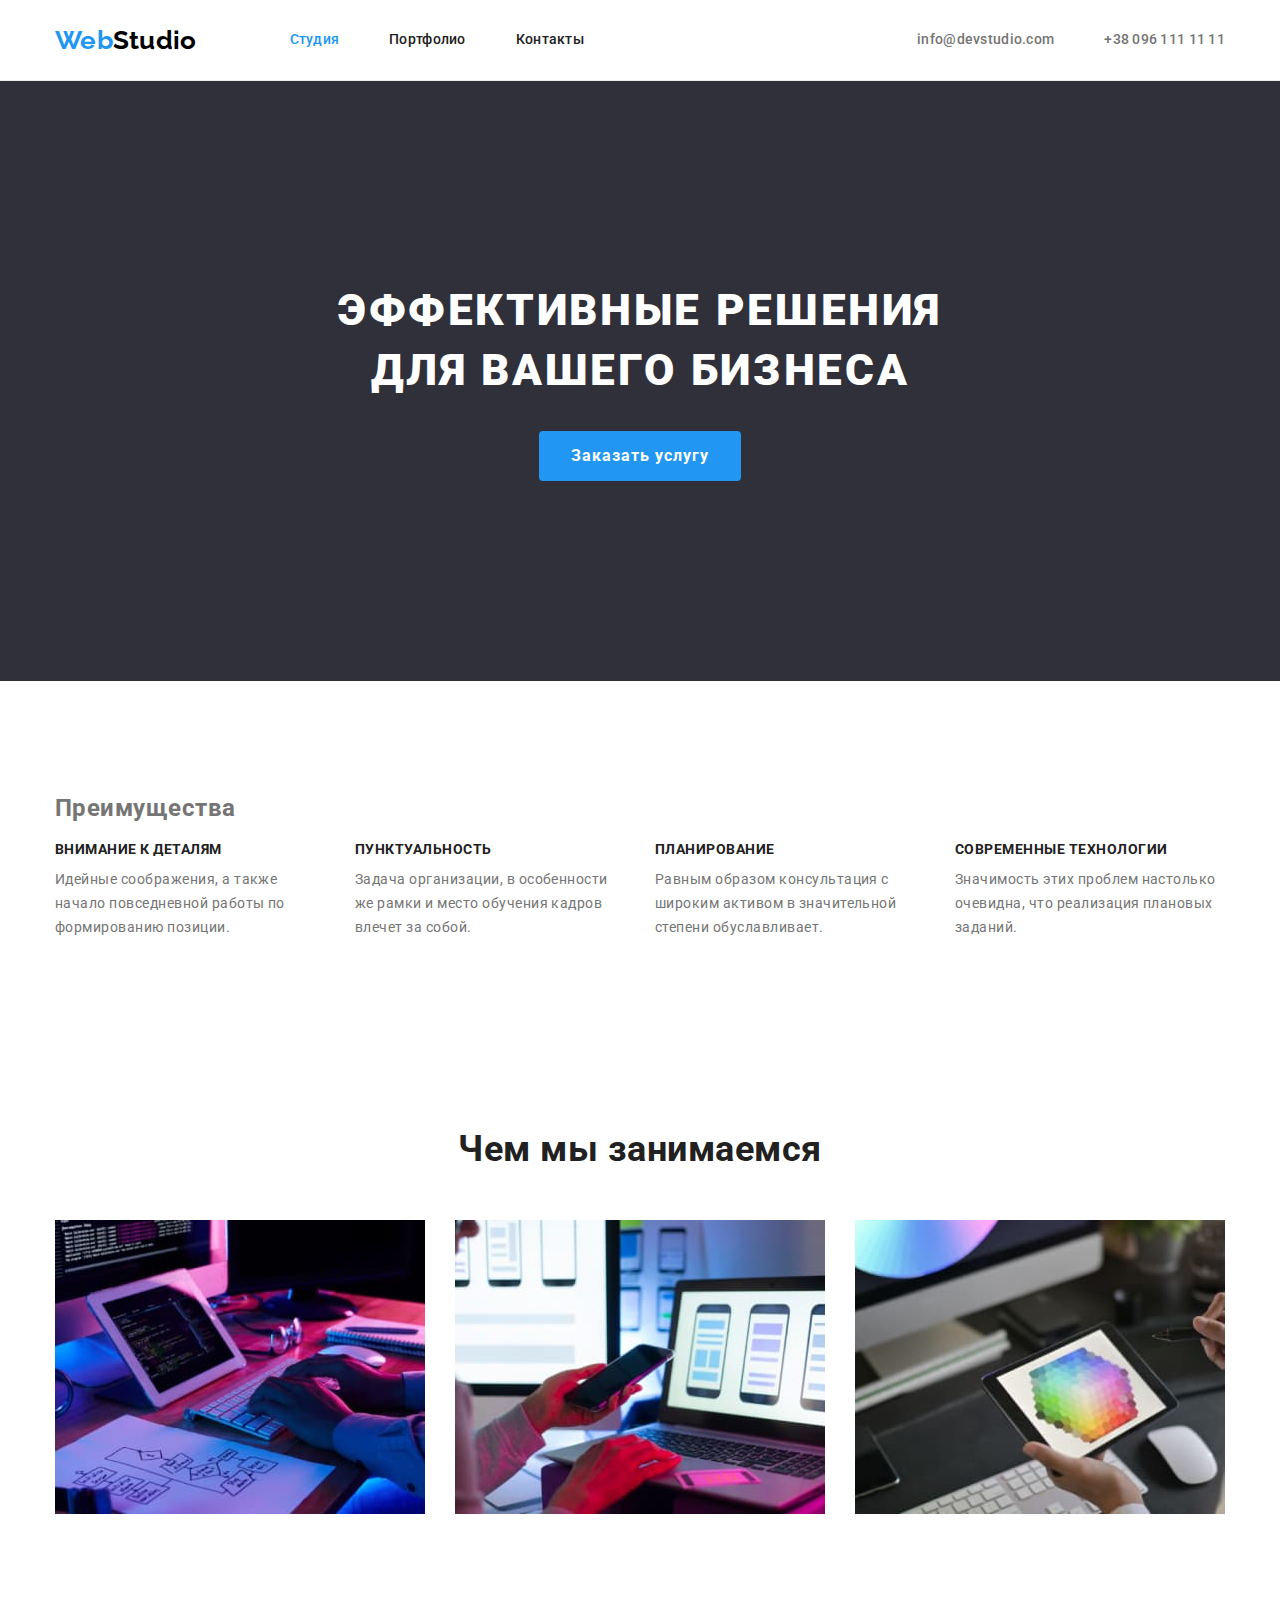
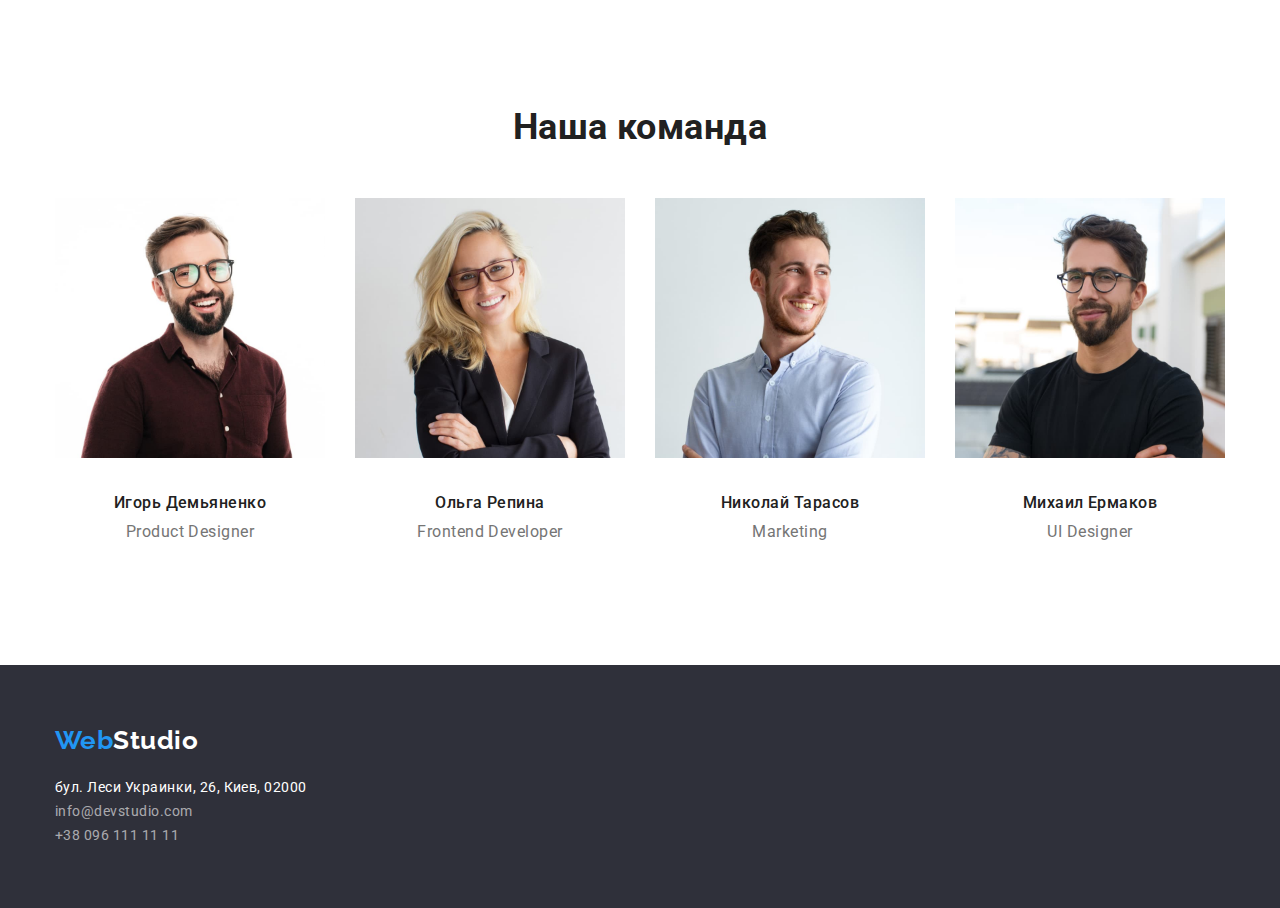
==== commit 9b16f86c: "добавлены flex-box" ====
--- a/index.html
+++ b/index.html
@@ -16,20 +16,20 @@
     
         <!--Шапка-->
         <header class="page-header">
-            <div class="container">
+            <div class="container main-nav">
                 <a href="./index.html" lang="en" class="logo-header link"> <span class="logo-web">Web</span>Studio </a>
                 <nav class="page-nav">
                     <ul class="site-nav">
-                        <li><a href="./index.html" class="link current">Студия</a></li>
-                        <li><a href="./portfolio.html" class="link">Портфолио</a></li>
-                        <li><a href="" class="link">Контакты</a></li>
+                        <li class="item"><a href="./index.html" class="link current">Студия</a></li>
+                        <li class="item"><a href="./portfolio.html" class="link">Портфолио</a></li>
+                        <li class="item"><a href="" class="link">Контакты</a></li>
                     </ul>
                 </nav>
                 <ul class="contacts-nav">
-                    <li>
+                    <li class="item">
                         <a href="mailto:info@devstudio.com" class="link">info@devstudio.com</a>
                     </li>
-                    <li>
+                    <li class="item">
                         <a href="tel:+380961111111" class="link">+38 096 111 11 11</a>
                     </li>
                 </ul>
@@ -72,13 +72,13 @@
                 <div class="container">
                 <h2 class="section-title">Чем мы занимаемся</h2>
                 <ul class="job-list">
-                    <li>
+                    <li class="item">
                         <img src="./images/box1.jpg " alt="человек набирает код на комютере" width="370"> 
                     </li>
-                    <li>
+                    <li class="item">
                         <img src="./images/box2.jpg" alt="подбор макета для мобильного" width="370">
                     </li>
-                    <li>
+                    <li class="item">
                         <img src="./images/box3.jpg" alt="градиенты цвета на планшете" width="370">
                     </li>
                 </ul>
--- a/css/styles.css
+++ b/css/styles.css
@@ -63,9 +63,39 @@
   font-weight: 500;
   letter-spacing: 0.02em;
   line-height: 1.14;
-}
+  border-bottom: 1px solid #ececec;
+}
+.site-nav,
+.contacts-nav,
+.main-nav {
+  display: flex;
+}
+.main-nav {
+  align-items: center;
+}
+.site-nav {
+  margin-left: 93px;
+}
+.contacts-nav {
+  margin-left: auto;
+}
+
+.site-nav .item:not(:last-child),
+.contacts-nav .item:not(:last-child) {
+  margin-right: 50px;
+}
+
 .site-nav .link {
-  color: var(--title-text-color);
+  display: block;
+  padding-top: 32px;
+  padding-bottom: 32px;
+
+  color: var(--title-text-color);
+}
+.contacts-nav .link {
+  display: block;
+  padding-top: 32px;
+  padding-bottom: 32px;
 }
 .site-nav .link.current {
   color: var(--accent-color);
@@ -117,6 +147,9 @@
   margin-bottom: 10px;
   margin-top: 0;
 }
+.features-list {
+  display: flex;
+}
 .features-list .text {
   font-size: 14px;
   font-weight: 400;
@@ -125,6 +158,18 @@
 .features-container {
   width: 270px;
 }
+.features-container:not(:last-child) {
+  margin-right: 30px;
+}
+.job-list {
+  display: flex;
+}
+.job-list .item:not(:last-child) {
+  margin-right: 30px;
+}
+.team-list {
+  display: flex;
+}
 .team-list .title {
   color: var(--title-text-color);
   font-size: 16px;
@@ -145,7 +190,9 @@
   padding-bottom: 30px;
   text-align: center;
 }
-
+.team-container:not(:last-child) {
+  margin-right: 30px;
+}
 /* футер */
 .page-footer {
   background-color: var(--footer-hero-background-color);
@@ -172,6 +219,7 @@
 .contacts-footer {
   color: rgba(255, 255, 255, 0.6);
 }
+
 /* кнопки */
 .button {
   color: var(--title-text-color);
@@ -222,12 +270,27 @@
 }
 .portofolio-list {
   margin-bottom: 50px;
+  display: flex;
+  justify-content: center;
 }
 .examples-container {
   width: 370;
   padding-bottom: 20px;
 }
-
+.portfolio-btn:not(:last-child) {
+  margin-right: 8px;
+}
+
+.examples-list {
+  display: flex;
+  flex-wrap: wrap;
+}
+.examples-container:not(:nth-child(3n)) {
+  margin-right: 30px;
+}
+.examples-container:not(:nth-last-child(-n + 3)) {
+  margin-bottom: 30px;
+}
 /*цвет основного тексат #212121
 цвет мелкого текста #757575
 цвет ссылки rgba(255, 255, 255, 0.6)
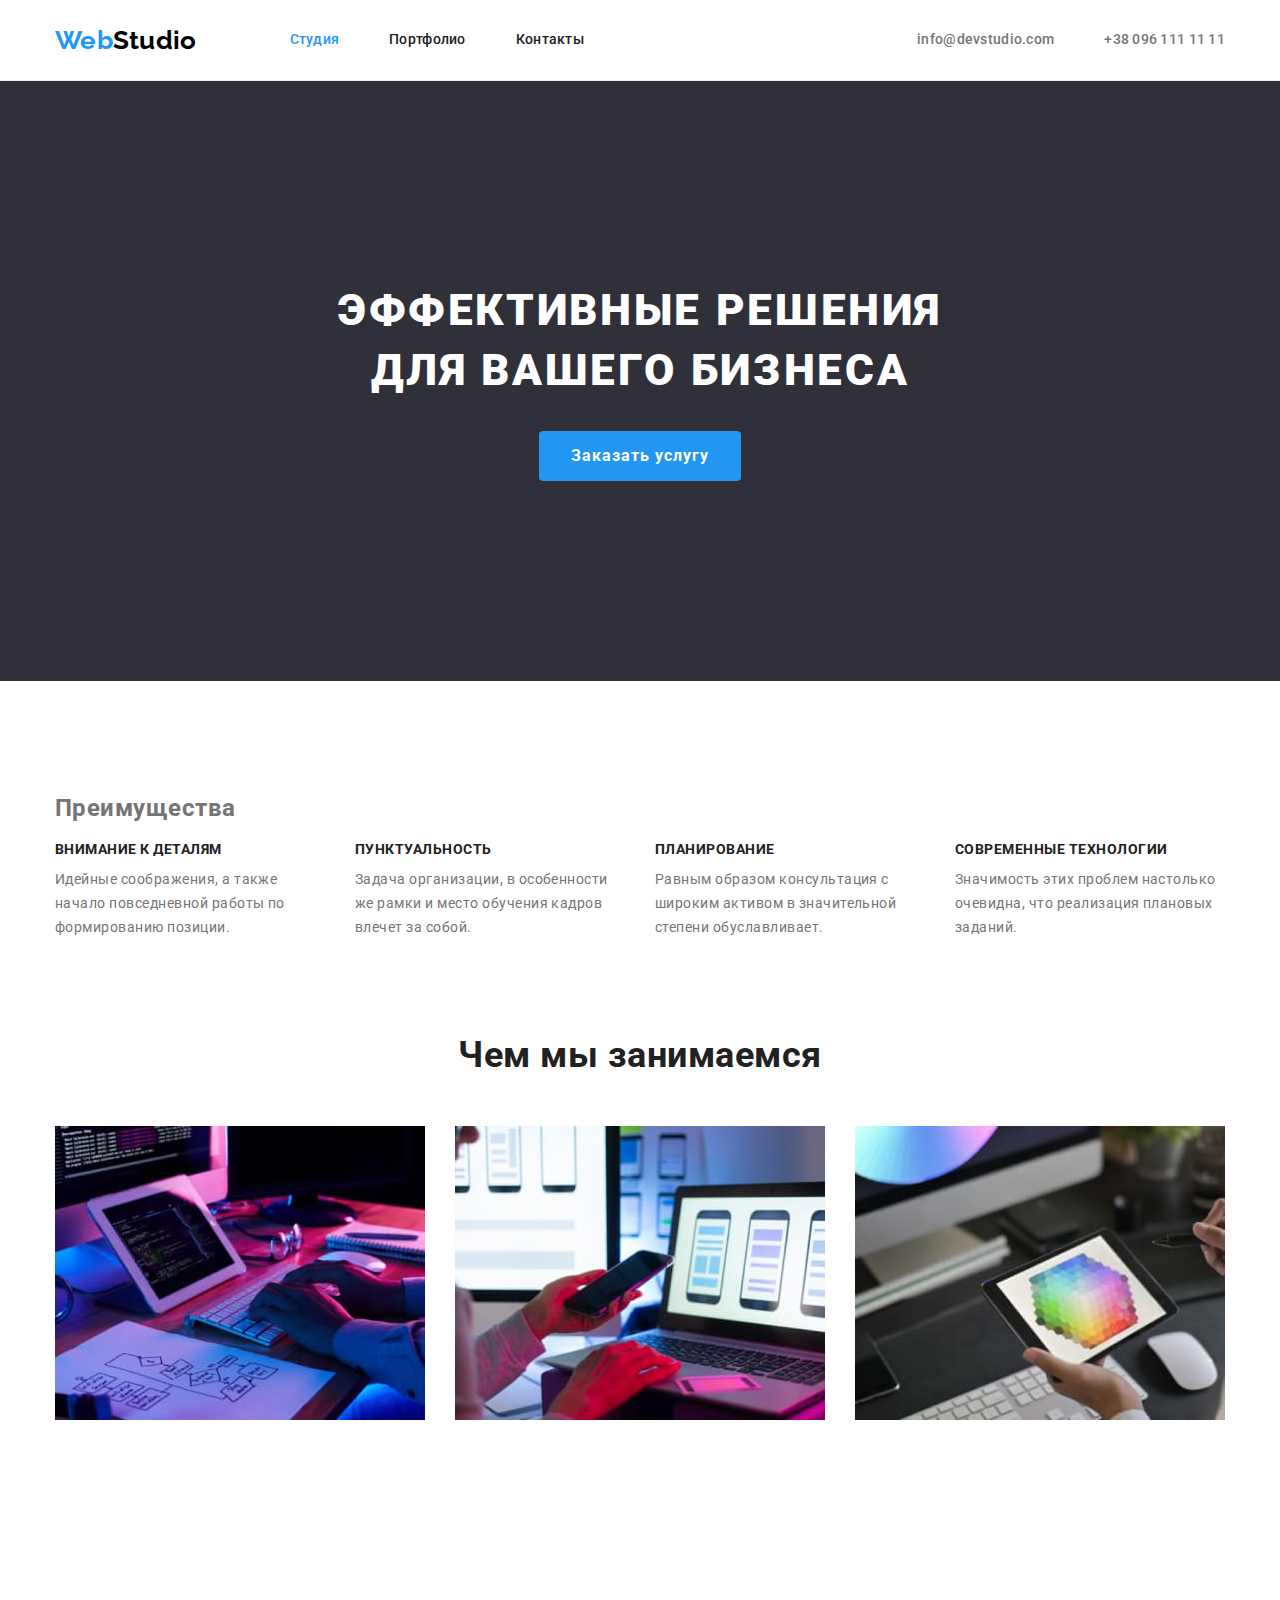
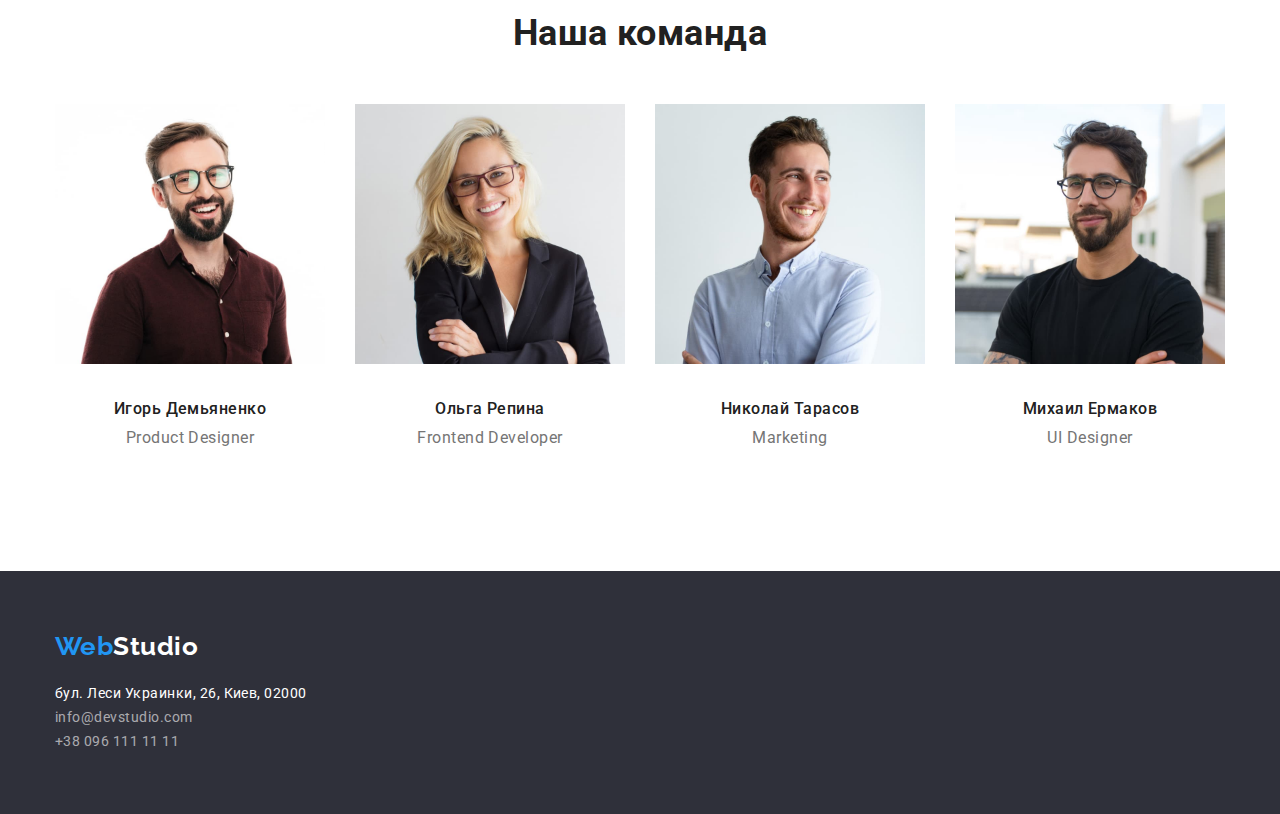
==== commit 1b91fb17: "no padding" ====
--- a/index.html
+++ b/index.html
@@ -68,7 +68,7 @@
                 </div>
             </section>
             <!--Чем мы занимаемся-->
-            <section class="section">
+            <section class="section no-padding-top">
                 <div class="container">
                 <h2 class="section-title">Чем мы занимаемся</h2>
                 <ul class="job-list">
@@ -86,7 +86,7 @@
             </section>
             <!--Наша команда-->
             <section class="section">
-                <div class="container">
+                <div class="container ">
                 <h2 class="section-title">Наша команда</h2>
                 <ul class="team-list">
                     <li class="team-container">
--- a/css/styles.css
+++ b/css/styles.css
@@ -46,6 +46,9 @@
   padding-right: 15px;
   margin: 0 auto;
 }
+.no-padding-top {
+  padding-top: 0;
+}
 /* Логотип */
 .logo-header {
   color: #000000;
@@ -260,13 +263,15 @@
   font-weight: 700;
   letter-spacing: 0.06em;
   line-height: 2;
-  margin-top: 20px;
+  margin-top: 0;
   margin-bottom: 4px;
-}
-.examples-list text {
+  margin-left: 24px;
+}
+.examples-list .text {
   font-size: 16px;
   font-weight: 400;
   line-height: 1.88;
+  margin-left: 24px;
 }
 .portofolio-list {
   margin-bottom: 50px;
@@ -277,6 +282,13 @@
   width: 370;
   padding-bottom: 20px;
 }
+.description {
+  padding-top: 20px;
+  padding-bottom: 20px;
+  border-bottom: 1px solid #ececec;
+  border-left: 1px solid #ececec;
+  border-right: 1px solid #ececec;
+}
 .portfolio-btn:not(:last-child) {
   margin-right: 8px;
 }
@@ -285,6 +297,10 @@
   display: flex;
   flex-wrap: wrap;
 }
+.examples-container img {
+  display: block;
+}
+
 .examples-container:not(:nth-child(3n)) {
   margin-right: 30px;
 }
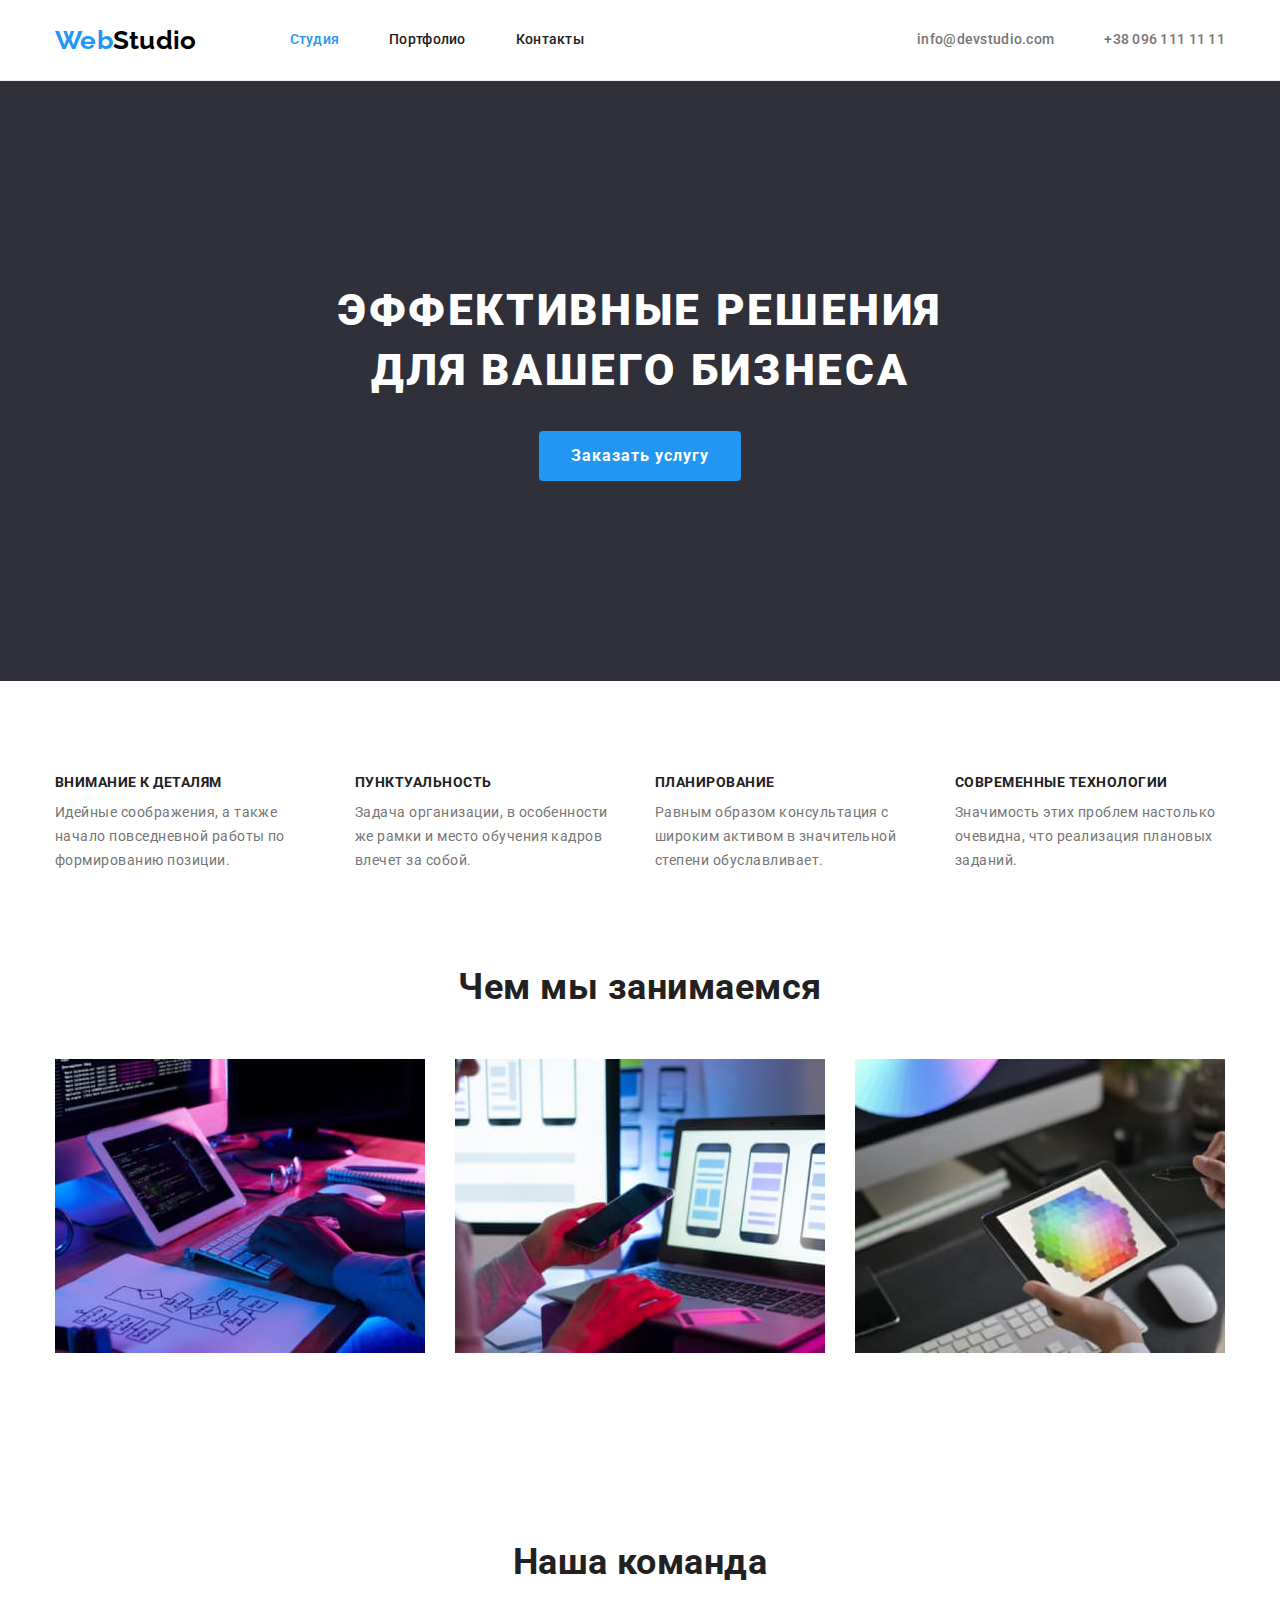
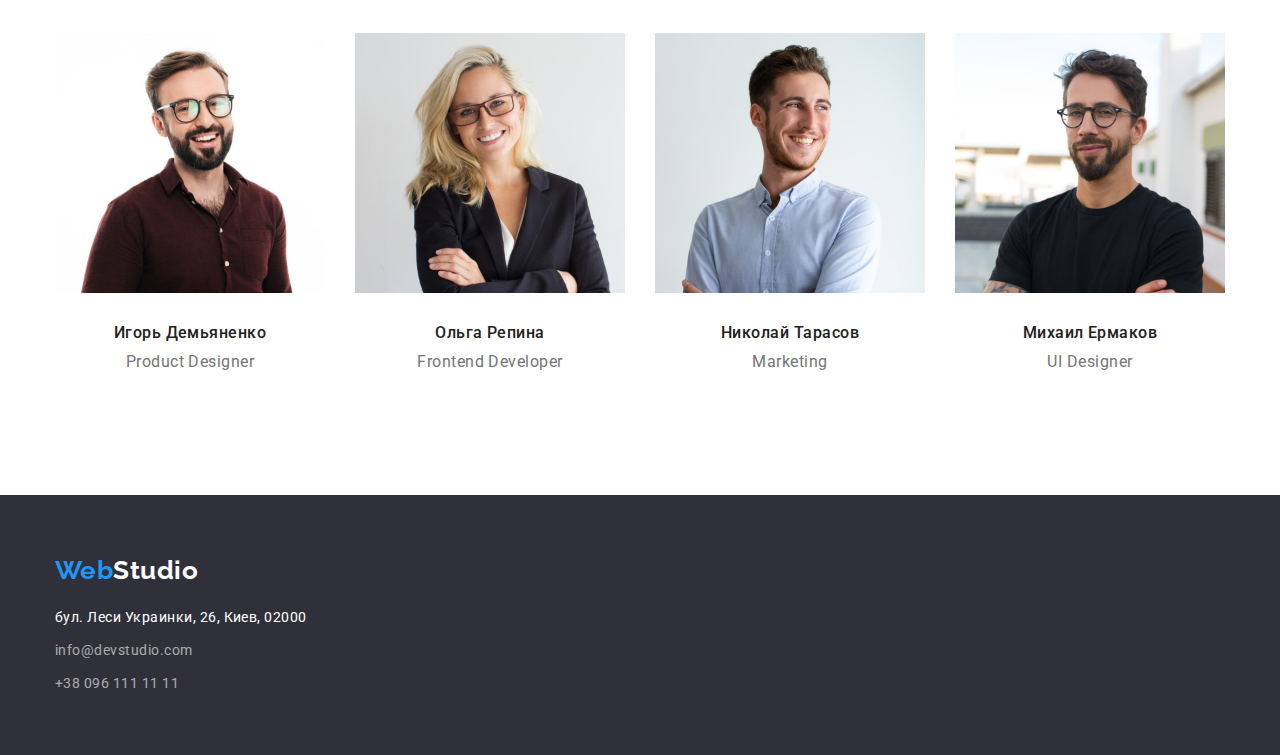
==== commit e8f8dca8: "спрятал заголовки" ====
--- a/index.html
+++ b/index.html
@@ -46,7 +46,7 @@
             <!--Преимущества-->
             <section class="section">
                 <div class="container">
-                <h2 class="features-title">Преимущества</h2>
+                <h2 class="features-title visually-hidden">Преимущества</h2>
                 <ul class="features-list">
                     <li class="features-container">
                         <h3 class="title">Внимание к деталям</h3>
@@ -119,11 +119,11 @@
             <address class="address-footer">
                 <a href="./index.html" lang="en" class="logo-footer link"> <span class="logo-web">Web</span>Studio </a>
                 <ul class="footer-list">
-                    <li><a href="https://www.google.com/maps/place/%D0%B1%D1%83%D0%BB.+%D0%9B%D0%B5%D1%81%D0%B8+%D0%A3%D0%BA%D1%80%D0%B0%D0%B8%D0%BD%D0%BA%D0%B8,+26,+%D0%9A%D0%B8%D0%B5%D0%B2,+02000/@50.4265807,30.5361971,17z/data=!3m1!4b1!4m5!3m4!1s0x40d4cf0e033ecbe9:0x57a4dffefec77da0!8m2!3d50.4265807!4d30.5383858" class="addres-footer link">бул. Леси Украинки, 26, Киев, 02000</a>
+                    <li class="footer-item"><a href="https://www.google.com/maps/place/%D0%B1%D1%83%D0%BB.+%D0%9B%D0%B5%D1%81%D0%B8+%D0%A3%D0%BA%D1%80%D0%B0%D0%B8%D0%BD%D0%BA%D0%B8,+26,+%D0%9A%D0%B8%D0%B5%D0%B2,+02000/@50.4265807,30.5361971,17z/data=!3m1!4b1!4m5!3m4!1s0x40d4cf0e033ecbe9:0x57a4dffefec77da0!8m2!3d50.4265807!4d30.5383858" class="addres-footer link">бул. Леси Украинки, 26, Киев, 02000</a>
                     </li>
-                    <li><a href="mailto:info@devstudio.com" class="contacts-footer link">info@devstudio.com</a>
+                    <li class="footer-item"><a href="mailto:info@devstudio.com" class="contacts-footer link">info@devstudio.com</a>
                     </li>
-                    <li><a href="tel:+380961111111" class="contacts-footer link">+38 096 111 11 11</a>
+                    <li class="footer-item"><a href="tel:+380961111111" class="contacts-footer link">+38 096 111 11 11</a>
                     </li>
                 </ul>
             </address>
--- a/css/styles.css
+++ b/css/styles.css
@@ -23,6 +23,9 @@
   margin: 0;
 }
 
+img {
+  display: block;
+}
 .text {
   margin-top: 0;
   margin-bottom: 0;
@@ -32,7 +35,19 @@
   font-style: normal;
   color: var(--main-text-color);
 }
-button {
+.visually-hidden {
+  position: absolute;
+  white-space: nowrap;
+  width: 1px;
+  height: 1px;
+  overflow: hidden;
+  border: 0;
+  padding: 0;
+  clip: rect(0 0 0 0);
+  clip-path: inset(50%);
+  margin: -1px;
+}
+.button {
   font-family: inherit;
 }
 .section {
@@ -106,7 +121,7 @@
 .site-nav .link:hover,
 .site-nav .link:focus,
 .contacts-nav .link:hover,
-.contacts-nav .lonk:focus {
+.contacts-nav .link:focus {
   color: var(--accent-color);
 }
 /* main */
@@ -215,6 +230,10 @@
   font-size: 14px;
   font-weight: 400;
   line-height: 1.71;
+}
+
+.footer-item:not(:last-child) {
+  margin-bottom: 9px;
 }
 .addres-footer {
   color: var(--primery-background-color);
@@ -297,10 +316,6 @@
   display: flex;
   flex-wrap: wrap;
 }
-.examples-container img {
-  display: block;
-}
-
 .examples-container:not(:nth-child(3n)) {
   margin-right: 30px;
 }
